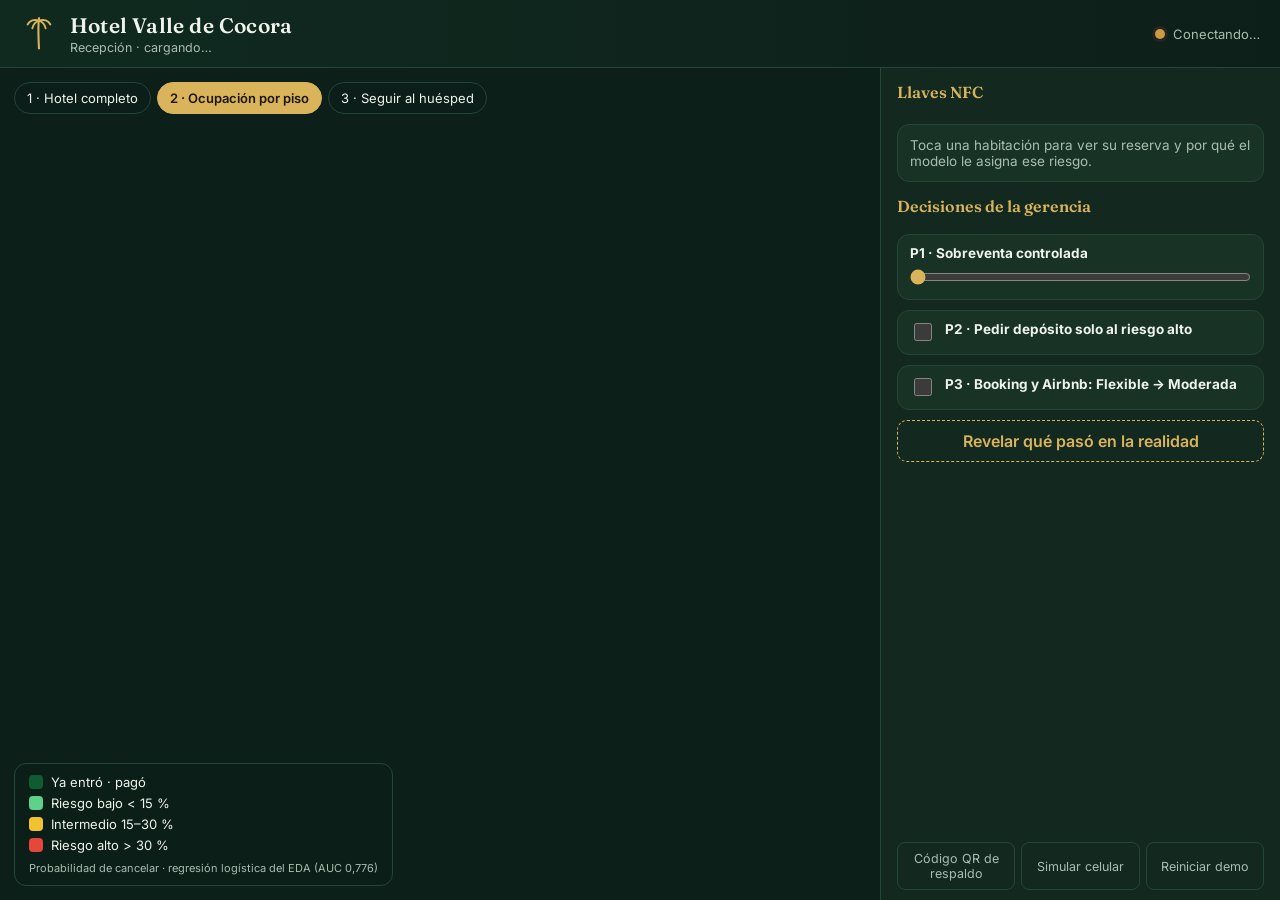
==== recepcion.html @ b08fbb6f "Recepción 3D con semáforo de riesgo, modelo y sincronización" ====
<!doctype html>
<html lang="es">
<head>
<meta charset="utf-8">
<meta name="viewport" content="width=device-width,initial-scale=1">
<title>Recepción · Hotel Valle de Cocora</title>
<link rel="preconnect" href="https://fonts.googleapis.com">
<link href="https://fonts.googleapis.com/css2?family=Fraunces:opsz,wght@9..144,500;9..144,700&family=Inter:wght@400;500;600;700&display=swap" rel="stylesheet">
<link rel="stylesheet" href="css/recepcion.css">
<script type="importmap">{ "imports": { "three": "./js/vendor/three.module.js" } }</script>
<script src="js/vendor/supabase.js"></script>
<script src="js/vendor/qrcode.js"></script>
</head>
<body>
<header class="barra">
  <div class="marca">
    <svg viewBox="0 0 40 40" class="logo" aria-hidden="true"><path d="M20 4c-1 6-1 12 0 32" stroke="currentColor" stroke-width="2.2" fill="none"/><path d="M20 6c-5-2-10 0-12 4M20 6c5-2 10 0 12 4M20 6c-3 1-6 4-7 8M20 6c3 1 6 4 7 8M20 6c0-2 0-3 0-3" stroke="currentColor" stroke-width="2" fill="none" stroke-linecap="round"/></svg>
    <div>
      <h1>Hotel Valle de Cocora</h1>
      <p id="subtitulo">Recepción · cargando…</p>
    </div>
  </div>
  <div class="kpis" id="kpis"></div>
  <div class="conexion" id="conexion"><span class="punto"></span><span>Conectando…</span></div>
</header>

<main class="principal">
  <section class="escena" id="escena">
    <canvas id="lienzo"></canvas>
    <div id="etiquetas" class="etiquetas"></div>
    <div class="vistas">
      <button data-vista="hotel">1 · Hotel completo</button>
      <button data-vista="explotada" class="activo">2 · Ocupación por piso</button>
      <button data-vista="seguir">3 · Seguir al huésped</button>
    </div>
    <div class="leyenda">
      <div><i style="--c:var(--checkin)"></i>Ya entró · pagó</div>
      <div><i style="--c:var(--bajo)"></i>Riesgo bajo &lt; 15 %</div>
      <div><i style="--c:var(--medio)"></i>Intermedio 15–30 %</div>
      <div><i style="--c:var(--alto)"></i>Riesgo alto &gt; 30 %</div>
      <div class="nota">Probabilidad de cancelar · regresión logística del EDA (AUC 0,776)</div>
    </div>
    <div class="toasts" id="toasts"></div>
  </section>

  <aside class="panel">
    <section class="tarjeta-bloque">
      <h2>Llaves NFC</h2>
      <div id="tarjetas"></div>
    </section>

    <section class="detalle" id="detalle">
      <p class="vacio">Toca una habitación para ver su reserva y por qué el modelo le asigna ese riesgo.</p>
    </section>

    <section class="decisiones">
      <h2>Decisiones de la gerencia</h2>
      <div class="decision">
        <div class="titulo"><b>P1 · Sobreventa controlada</b><span id="p1-valor"></span></div>
        <input type="range" id="extra" min="0" max="15" value="0" aria-label="Reservas extra aceptadas">
        <div class="p1-res" id="p1-res"></div>
      </div>
      <label class="decision interruptor">
        <input type="checkbox" id="esc-deposito">
        <span><b>P2 · Pedir depósito solo al riesgo alto</b><small id="p2-res"></small></span>
      </label>
      <label class="decision interruptor">
        <input type="checkbox" id="esc-politica">
        <span><b>P3 · Booking y Airbnb: Flexible → Moderada</b><small id="p3-res"></small></span>
      </label>
      <button class="revelar" id="revelar">Revelar qué pasó en la realidad</button>
      <div class="realidad" id="realidad"></div>
    </section>

    <footer class="pie">
      <button id="btn-qr">Código QR de respaldo</button>
      <button id="btn-simular">Simular celular</button>
      <button id="btn-reiniciar" class="peligro">Reiniciar demo</button>
    </footer>
  </aside>
</main>

<div class="modal" id="modal-qr" hidden>
  <div class="caja">
    <h2>Llave de respaldo</h2>
    <p>Si la tarjeta NFC falla, escanea este código con la cámara del celular.</p>
    <div class="qrs" id="qrs"></div>
    <button data-cerrar>Cerrar</button>
  </div>
</div>

<div class="celular-sim" id="celular-sim" hidden>
  <div class="marco"><iframe id="sim-frame" title="Celular simulado"></iframe></div>
  <button class="cerrar-sim" data-cerrar-sim>Cerrar simulación</button>
</div>

<script type="module" src="js/recepcion.js"></script>
</body>
</html>
---- css/recepcion.css ----
:root {
  --fondo: #0d1f19;
  --panel: #13291f;
  --panel-2: #183326;
  --linea: #24463a;
  --texto: #eef3ec;
  --suave: #a9bdb2;
  --oro: #d9b45a;
  --checkin: #0f5b32;
  --bajo: #5fd18a;
  --medio: #f2c230;
  --alto: #e5483b;
  --libre: #9aa3ad;
  color-scheme: dark;
}
* { box-sizing: border-box; }
html, body { margin: 0; height: 100%; background: var(--fondo); color: var(--texto); font-family: Inter, system-ui, sans-serif; overflow: hidden; }
button { font: inherit; cursor: pointer; }
h1, h2 { font-family: Fraunces, Georgia, serif; font-weight: 600; margin: 0; }

.barra { height: 68px; display: flex; align-items: center; gap: 22px; padding: 0 20px; border-bottom: 1px solid var(--linea); background: linear-gradient(90deg, #102a20, #0d1f19); }
.marca { display: flex; align-items: center; gap: 12px; min-width: 300px; }
.logo { width: 38px; height: 38px; color: var(--oro); }
.marca h1 { font-size: 21px; letter-spacing: .2px; }
.marca p { margin: 2px 0 0; font-size: 12.5px; color: var(--suave); }
.kpis { display: flex; gap: 10px; flex: 1; justify-content: center; }
.kpi { background: var(--panel-2); border: 1px solid var(--linea); border-radius: 10px; padding: 6px 12px; min-width: 120px; }
.kpi b { display: block; font-size: 19px; font-variant-numeric: tabular-nums; }
.kpi span { font-size: 11px; color: var(--suave); text-transform: uppercase; letter-spacing: .5px; }
.kpi.alerta b { color: var(--medio); }
.conexion { display: flex; align-items: center; gap: 8px; font-size: 13px; color: var(--suave); white-space: nowrap; }
.conexion .punto { width: 10px; height: 10px; border-radius: 50%; background: #c94; box-shadow: 0 0 0 3px #c9443322; }
.conexion.ok .punto { background: #3ddc84; box-shadow: 0 0 0 3px #3ddc8433; }

.principal { display: grid; grid-template-columns: 1fr 400px; height: calc(100% - 68px); }
.escena { position: relative; overflow: hidden; }
#lienzo { width: 100%; height: 100%; display: block; }
.etiquetas { position: absolute; inset: 0; pointer-events: none; }
.etq { position: absolute; transform: translate(-50%, -100%); padding: 3px 7px; border-radius: 7px; font-size: 12px; font-weight: 700; color: #10140f;
  background: var(--c); box-shadow: 0 2px 8px #0006; white-space: nowrap; pointer-events: auto; cursor: pointer; transition: transform .2s, opacity .2s; font-variant-numeric: tabular-nums; }
.etq small { font-weight: 600; opacity: .8; margin-left: 4px; }
.etq.oscuro { color: #eafff1; }
.etq.sel { outline: 3px solid #fff; z-index: 3; transform: translate(-50%, -100%) scale(1.15); }
.etq.lejos { opacity: .0; pointer-events: none; }
.etq.cancelo::after { content: '✕ canceló'; margin-left: 6px; background: #1b1b1b; color: #fff; border-radius: 4px; padding: 0 4px; font-size: 10.5px; }
.etq.vino::after { content: '✓ llegó'; margin-left: 6px; background: #ffffffcc; color: #123; border-radius: 4px; padding: 0 4px; font-size: 10.5px; }
.etq.huesped { background: #fff; color: #0f3d27; border: 2px solid var(--oro); font-size: 13px; z-index: 4; }

.vistas { position: absolute; top: 14px; left: 14px; display: flex; gap: 6px; }
.vistas button { background: #0d1f19cc; color: var(--texto); border: 1px solid var(--linea); padding: 7px 12px; border-radius: 999px; font-size: 13px; backdrop-filter: blur(6px); }
.vistas button.activo { background: var(--oro); color: #1d1606; border-color: var(--oro); font-weight: 600; }
.leyenda { position: absolute; bottom: 14px; left: 14px; background: #0d1f19dd; border: 1px solid var(--linea); border-radius: 12px; padding: 10px 14px; font-size: 13px; display: grid; gap: 5px; backdrop-filter: blur(6px); }
.leyenda i { display: inline-block; width: 14px; height: 14px; border-radius: 4px; background: var(--c); margin-right: 8px; vertical-align: -2px; }
.leyenda .nota { font-size: 11px; color: var(--suave); margin-top: 3px; }

.toasts { position: absolute; top: 14px; right: 14px; display: grid; gap: 8px; width: min(380px, 60%); }
.toast { background: #fffdf6; color: #14231b; border-radius: 12px; padding: 12px 14px; box-shadow: 0 10px 30px #0007; font-size: 14px; animation: entra .35s ease-out; border-left: 6px solid var(--c, var(--oro)); }
.toast b { display: block; font-size: 15px; margin-bottom: 2px; }
@keyframes entra { from { transform: translateY(-10px); opacity: 0; } }

.panel { background: var(--panel); border-left: 1px solid var(--linea); overflow-y: auto; padding: 14px 16px 10px; display: flex; flex-direction: column; gap: 14px; }
.panel h2 { font-size: 16px; margin-bottom: 8px; color: var(--oro); }
.tarjeta { background: var(--panel-2); border: 1px solid var(--linea); border-radius: 12px; padding: 10px 12px; margin-bottom: 8px; }
.tarjeta .fila { display: flex; align-items: center; justify-content: space-between; gap: 8px; }
.tarjeta .nombre-t { font-weight: 700; }
.tarjeta .estado { font-size: 12.5px; color: var(--suave); margin-top: 4px; min-height: 18px; }
.tarjeta .estado.vivo { color: #8ff0b5; }
.tarjeta input { width: 100%; margin-top: 8px; padding: 8px 10px; border-radius: 8px; border: 1px solid var(--linea); background: #0d1f19; color: var(--texto); font: inherit; }
.tarjeta .acciones { display: flex; gap: 6px; margin-top: 8px; }
.tarjeta .acciones button { flex: 1; padding: 8px; border-radius: 8px; border: 0; background: var(--oro); color: #1d1606; font-weight: 600; }
.tarjeta .acciones button.sec { background: transparent; color: var(--suave); border: 1px solid var(--linea); flex: 0 0 auto; }
.pill { font-size: 11.5px; padding: 2px 8px; border-radius: 999px; background: #ffffff14; color: var(--suave); }
.pill.on { background: #3ddc8422; color: #8ff0b5; }

.detalle { background: var(--panel-2); border: 1px solid var(--linea); border-radius: 12px; padding: 12px; }
.detalle .vacio { color: var(--suave); font-size: 13.5px; margin: 0; }
.detalle .cab { display: flex; justify-content: space-between; align-items: baseline; }
.detalle .cab h3 { font-family: Fraunces, Georgia, serif; font-size: 22px; margin: 0; }
.detalle .prob { font-size: 30px; font-weight: 700; font-variant-numeric: tabular-nums; }
.medidor { height: 8px; border-radius: 4px; background: linear-gradient(90deg, var(--bajo) 0 15%, var(--medio) 15% 30%, var(--alto) 30% 100%); position: relative; margin: 6px 0 10px; }
.medidor i { position: absolute; top: -4px; width: 4px; height: 16px; background: #fff; border-radius: 2px; transform: translateX(-2px); box-shadow: 0 0 0 2px #0008; }
.datos { display: grid; grid-template-columns: 1fr 1fr; gap: 4px 12px; font-size: 12.5px; color: var(--suave); }
.datos b { color: var(--texto); font-weight: 600; }
.factores { margin: 10px 0 0; padding: 0; list-style: none; font-size: 13px; display: grid; gap: 4px; }
.factores li { display: flex; justify-content: space-between; gap: 8px; }
.factores .sube { color: #ff9b8f; } .factores .baja { color: #8ff0b5; }
.reco { margin-top: 10px; padding: 9px 11px; border-radius: 9px; font-size: 13.5px; background: #ffffff0d; border-left: 4px solid var(--c, var(--oro)); }

.decisiones { display: grid; gap: 10px; }
.decision { background: var(--panel-2); border: 1px solid var(--linea); border-radius: 12px; padding: 10px 12px; font-size: 13.5px; }
.decision .titulo { display: flex; justify-content: space-between; }
.decision input[type=range] { width: 100%; accent-color: var(--oro); margin: 8px 0 4px; }
.p1-res { font-size: 12.5px; color: var(--suave); line-height: 1.45; }
.p1-res b { color: var(--texto); }
.interruptor { display: flex; gap: 10px; align-items: flex-start; cursor: pointer; }
.interruptor input { width: 18px; height: 18px; accent-color: var(--oro); margin-top: 2px; flex: none; }
.interruptor small { display: block; color: var(--suave); font-size: 12.5px; margin-top: 3px; line-height: 1.4; }
.revelar { padding: 10px; border-radius: 10px; border: 1px dashed var(--oro); background: transparent; color: var(--oro); font-weight: 600; }
.revelar.on { background: var(--oro); color: #1d1606; }
.realidad { font-size: 13px; color: var(--suave); line-height: 1.5; }
.realidad b { color: var(--texto); }
.pie { display: flex; gap: 6px; flex-wrap: wrap; margin-top: auto; padding-top: 6px; }
.pie button { flex: 1; padding: 8px; font-size: 12.5px; border-radius: 8px; border: 1px solid var(--linea); background: transparent; color: var(--suave); }
.pie .peligro:hover { border-color: var(--alto); color: var(--alto); }

.modal { position: fixed; inset: 0; background: #000a; display: grid; place-items: center; z-index: 20; }
.modal[hidden] { display: none; }
.modal .caja { background: #fffdf6; color: #14231b; border-radius: 16px; padding: 22px 26px; text-align: center; max-width: 90vw; }
.modal .qrs { display: flex; gap: 24px; justify-content: center; margin: 14px 0; }
.modal .qrs figure { margin: 0; } .modal .qrs figcaption { font-weight: 600; margin-top: 4px; }
.modal button { padding: 8px 18px; border-radius: 8px; border: 0; background: #14231b; color: #fff; }

.celular-sim { position: fixed; right: 420px; bottom: 16px; z-index: 15; display: grid; gap: 6px; justify-items: center; }
.celular-sim[hidden] { display: none; }
.celular-sim .marco { width: 300px; height: 620px; border-radius: 36px; border: 10px solid #111; background: #000; overflow: hidden; box-shadow: 0 20px 60px #000c; }
.celular-sim iframe { width: 100%; height: 100%; border: 0; }
.cerrar-sim { padding: 6px 12px; border-radius: 999px; border: 0; background: #fff; color: #111; font-size: 12.5px; }

.rotulo { position: absolute; transform: translate(-50%, 0); font-family: Fraunces, Georgia, serif; font-size: 26px; font-weight: 700; color: #fff;
  text-shadow: 0 2px 10px #000a; letter-spacing: .5px; transition: opacity .4s; pointer-events: none; }
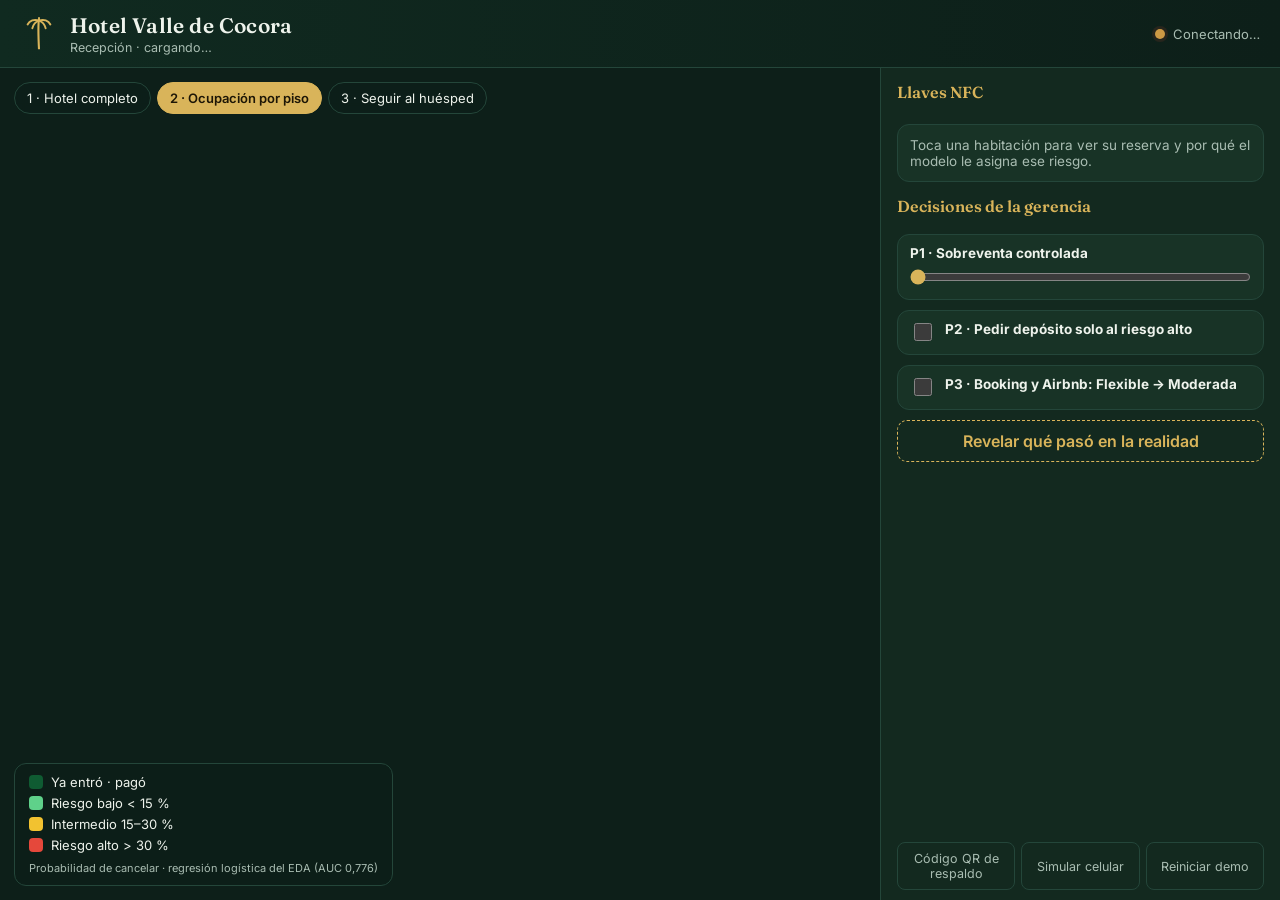
==== commit 08b83ec6: "Sin import maps (compatibilidad iOS), avisos sin duplicados, celular simulado ajustado" ====
--- a/recepcion.html
+++ b/recepcion.html
@@ -1,99 +1,100 @@
-<!doctype html>
-<html lang="es">
-<head>
-<meta charset="utf-8">
-<meta name="viewport" content="width=device-width,initial-scale=1">
-<title>Recepción · Hotel Valle de Cocora</title>
-<link rel="preconnect" href="https://fonts.googleapis.com">
-<link href="https://fonts.googleapis.com/css2?family=Fraunces:opsz,wght@9..144,500;9..144,700&family=Inter:wght@400;500;600;700&display=swap" rel="stylesheet">
-<link rel="stylesheet" href="css/recepcion.css">
-<script type="importmap">{ "imports": { "three": "./js/vendor/three.module.js" } }</script>
-<script src="js/vendor/supabase.js"></script>
-<script src="js/vendor/qrcode.js"></script>
-</head>
-<body>
-<header class="barra">
-  <div class="marca">
-    <svg viewBox="0 0 40 40" class="logo" aria-hidden="true"><path d="M20 4c-1 6-1 12 0 32" stroke="currentColor" stroke-width="2.2" fill="none"/><path d="M20 6c-5-2-10 0-12 4M20 6c5-2 10 0 12 4M20 6c-3 1-6 4-7 8M20 6c3 1 6 4 7 8M20 6c0-2 0-3 0-3" stroke="currentColor" stroke-width="2" fill="none" stroke-linecap="round"/></svg>
-    <div>
-      <h1>Hotel Valle de Cocora</h1>
-      <p id="subtitulo">Recepción · cargando…</p>
-    </div>
-  </div>
-  <div class="kpis" id="kpis"></div>
-  <div class="conexion" id="conexion"><span class="punto"></span><span>Conectando…</span></div>
-</header>
-
-<main class="principal">
-  <section class="escena" id="escena">
-    <canvas id="lienzo"></canvas>
-    <div id="etiquetas" class="etiquetas"></div>
-    <div class="vistas">
-      <button data-vista="hotel">1 · Hotel completo</button>
-      <button data-vista="explotada" class="activo">2 · Ocupación por piso</button>
-      <button data-vista="seguir">3 · Seguir al huésped</button>
-    </div>
-    <div class="leyenda">
-      <div><i style="--c:var(--checkin)"></i>Ya entró · pagó</div>
-      <div><i style="--c:var(--bajo)"></i>Riesgo bajo &lt; 15 %</div>
-      <div><i style="--c:var(--medio)"></i>Intermedio 15–30 %</div>
-      <div><i style="--c:var(--alto)"></i>Riesgo alto &gt; 30 %</div>
-      <div class="nota">Probabilidad de cancelar · regresión logística del EDA (AUC 0,776)</div>
-    </div>
-    <div class="toasts" id="toasts"></div>
-  </section>
-
-  <aside class="panel">
-    <section class="tarjeta-bloque">
-      <h2>Llaves NFC</h2>
-      <div id="tarjetas"></div>
-    </section>
-
-    <section class="detalle" id="detalle">
-      <p class="vacio">Toca una habitación para ver su reserva y por qué el modelo le asigna ese riesgo.</p>
-    </section>
-
-    <section class="decisiones">
-      <h2>Decisiones de la gerencia</h2>
-      <div class="decision">
-        <div class="titulo"><b>P1 · Sobreventa controlada</b><span id="p1-valor"></span></div>
-        <input type="range" id="extra" min="0" max="15" value="0" aria-label="Reservas extra aceptadas">
-        <div class="p1-res" id="p1-res"></div>
-      </div>
-      <label class="decision interruptor">
-        <input type="checkbox" id="esc-deposito">
-        <span><b>P2 · Pedir depósito solo al riesgo alto</b><small id="p2-res"></small></span>
-      </label>
-      <label class="decision interruptor">
-        <input type="checkbox" id="esc-politica">
-        <span><b>P3 · Booking y Airbnb: Flexible → Moderada</b><small id="p3-res"></small></span>
-      </label>
-      <button class="revelar" id="revelar">Revelar qué pasó en la realidad</button>
-      <div class="realidad" id="realidad"></div>
-    </section>
-
-    <footer class="pie">
-      <button id="btn-qr">Código QR de respaldo</button>
-      <button id="btn-simular">Simular celular</button>
-      <button id="btn-reiniciar" class="peligro">Reiniciar demo</button>
-    </footer>
-  </aside>
-</main>
-
-<div class="modal" id="modal-qr" hidden>
-  <div class="caja">
-    <h2>Llave de respaldo</h2>
-    <p>Si la tarjeta NFC falla, escanea este código con la cámara del celular.</p>
-    <div class="qrs" id="qrs"></div>
-    <button data-cerrar>Cerrar</button>
-  </div>
-</div>
-
-<div class="celular-sim" id="celular-sim" hidden>
-  <div class="marco"><iframe id="sim-frame" title="Celular simulado"></iframe></div>
-  <button class="cerrar-sim" data-cerrar-sim>Cerrar simulación</button>
-</div>
-
-<script type="module" src="js/recepcion.js"></script>
-</body>
-</html>
+<!doctype html>
+<html lang="es">
+<head>
+<meta charset="utf-8">
+<meta name="viewport" content="width=device-width,initial-scale=1">
+<title>Recepción · Hotel Valle de Cocora</title>
+<link rel="preconnect" href="https://fonts.googleapis.com">
+<link href="https://fonts.googleapis.com/css2?family=Fraunces:opsz,wght@9..144,500;9..144,700&family=Inter:wght@400;500;600;700&display=swap" rel="stylesheet">
+<link rel="stylesheet" href="css/recepcion.css">
+<script type="importmap">{ "imports": { "three": "./js/vendor/three.module.js" } }</script>
+<script src="js/vendor/supabase.js"></script>
+<script src="js/vendor/qrcode.js"></script>
+</head>
+<body>
+<header class="barra">
+  <div class="marca">
+    <svg viewBox="0 0 40 40" class="logo" aria-hidden="true"><path d="M20 4c-1 6-1 12 0 32" stroke="currentColor" stroke-width="2.2" fill="none"/><path d="M20 6c-5-2-10 0-12 4M20 6c5-2 10 0 12 4M20 6c-3 1-6 4-7 8M20 6c3 1 6 4 7 8M20 6c0-2 0-3 0-3" stroke="currentColor" stroke-width="2" fill="none" stroke-linecap="round"/></svg>
+    <div>
+      <h1>Hotel Valle de Cocora</h1>
+      <p id="subtitulo">Recepción · cargando…</p>
+    </div>
+  </div>
+  <div class="kpis" id="kpis"></div>
+  <div class="conexion" id="conexion"><span class="punto"></span><span>Conectando…</span></div>
+</header>
+
+<main class="principal">
+  <section class="escena" id="escena">
+    <canvas id="lienzo"></canvas>
+    <div id="etiquetas" class="etiquetas"></div>
+    <div class="vistas">
+      <button data-vista="hotel">1 · Hotel completo</button>
+      <button data-vista="explotada" class="activo">2 · Ocupación por piso</button>
+      <button data-vista="seguir">3 · Seguir al huésped</button>
+    </div>
+    <div class="leyenda">
+      <div><i style="--c:var(--checkin)"></i>Ya entró · pagó</div>
+      <div><i style="--c:var(--bajo)"></i>Riesgo bajo &lt; 15 %</div>
+      <div><i style="--c:var(--medio)"></i>Intermedio 15–30 %</div>
+      <div><i style="--c:var(--alto)"></i>Riesgo alto &gt; 30 %</div>
+      <div class="nota">Probabilidad de cancelar · regresión logística del EDA (AUC 0,776)</div>
+      <div class="nota solo-realidad">Realidad: ✓ llegó · ✕ canceló</div>
+    </div>
+    <div class="toasts" id="toasts"></div>
+  </section>
+
+  <aside class="panel">
+    <section class="tarjeta-bloque">
+      <h2>Llaves NFC</h2>
+      <div id="tarjetas"></div>
+    </section>
+
+    <section class="detalle" id="detalle">
+      <p class="vacio">Toca una habitación para ver su reserva y por qué el modelo le asigna ese riesgo.</p>
+    </section>
+
+    <section class="decisiones">
+      <h2>Decisiones de la gerencia</h2>
+      <div class="decision">
+        <div class="titulo"><b>P1 · Sobreventa controlada</b><span id="p1-valor"></span></div>
+        <input type="range" id="extra" min="0" max="15" value="0" aria-label="Reservas extra aceptadas">
+        <div class="p1-res" id="p1-res"></div>
+      </div>
+      <label class="decision interruptor">
+        <input type="checkbox" id="esc-deposito">
+        <span><b>P2 · Pedir depósito solo al riesgo alto</b><small id="p2-res"></small></span>
+      </label>
+      <label class="decision interruptor">
+        <input type="checkbox" id="esc-politica">
+        <span><b>P3 · Booking y Airbnb: Flexible → Moderada</b><small id="p3-res"></small></span>
+      </label>
+      <button class="revelar" id="revelar">Revelar qué pasó en la realidad</button>
+      <div class="realidad" id="realidad"></div>
+    </section>
+
+    <footer class="pie">
+      <button id="btn-qr">Código QR de respaldo</button>
+      <button id="btn-simular">Simular celular</button>
+      <button id="btn-reiniciar" class="peligro">Reiniciar demo</button>
+    </footer>
+  </aside>
+</main>
+
+<div class="modal" id="modal-qr" hidden>
+  <div class="caja">
+    <h2>Llave de respaldo</h2>
+    <p>Si la tarjeta NFC falla, escanea este código con la cámara del celular.</p>
+    <div class="qrs" id="qrs"></div>
+    <button data-cerrar>Cerrar</button>
+  </div>
+</div>
+
+<div class="celular-sim" id="celular-sim" hidden>
+  <div class="marco"><iframe id="sim-frame" title="Celular simulado"></iframe></div>
+  <button class="cerrar-sim" data-cerrar-sim>Cerrar simulación</button>
+</div>
+
+<script type="module" src="js/recepcion.js"></script>
+</body>
+</html>
--- a/css/recepcion.css
+++ b/css/recepcion.css
@@ -42,8 +42,8 @@
 .etq.oscuro { color: #eafff1; }
 .etq.sel { outline: 3px solid #fff; z-index: 3; transform: translate(-50%, -100%) scale(1.15); }
 .etq.lejos { opacity: .0; pointer-events: none; }
-.etq.cancelo::after { content: '✕ canceló'; margin-left: 6px; background: #1b1b1b; color: #fff; border-radius: 4px; padding: 0 4px; font-size: 10.5px; }
-.etq.vino::after { content: '✓ llegó'; margin-left: 6px; background: #ffffffcc; color: #123; border-radius: 4px; padding: 0 4px; font-size: 10.5px; }
+.etq.cancelo::after { content: '✕'; margin-left: 5px; background: #1b1b1b; color: #fff; border-radius: 4px; padding: 0 4px; font-size: 11px; }
+.etq.vino::after { content: '✓'; margin-left: 5px; background: #ffffffcc; color: #123; border-radius: 4px; padding: 0 4px; font-size: 11px; }
 .etq.huesped { background: #fff; color: #0f3d27; border: 2px solid var(--oro); font-size: 13px; z-index: 4; }
 
 .vistas { position: absolute; top: 14px; left: 14px; display: flex; gap: 6px; }
@@ -112,9 +112,11 @@
 
 .celular-sim { position: fixed; right: 420px; bottom: 16px; z-index: 15; display: grid; gap: 6px; justify-items: center; }
 .celular-sim[hidden] { display: none; }
-.celular-sim .marco { width: 300px; height: 620px; border-radius: 36px; border: 10px solid #111; background: #000; overflow: hidden; box-shadow: 0 20px 60px #000c; }
+.celular-sim .marco { height: min(620px, calc(100vh - 150px)); width: calc(min(620px, calc(100vh - 150px)) * .48); border-radius: 36px; border: 10px solid #111; background: #000; overflow: hidden; box-shadow: 0 20px 60px #000c; }
 .celular-sim iframe { width: 100%; height: 100%; border: 0; }
 .cerrar-sim { padding: 6px 12px; border-radius: 999px; border: 0; background: #fff; color: #111; font-size: 12.5px; }
 
 .rotulo { position: absolute; transform: translate(-50%, 0); font-family: Fraunces, Georgia, serif; font-size: 26px; font-weight: 700; color: #fff;
   text-shadow: 0 2px 10px #000a; letter-spacing: .5px; transition: opacity .4s; pointer-events: none; }
+
+.solo-realidad { display: none; } body.realidad .solo-realidad { display: block; color: #fff; }
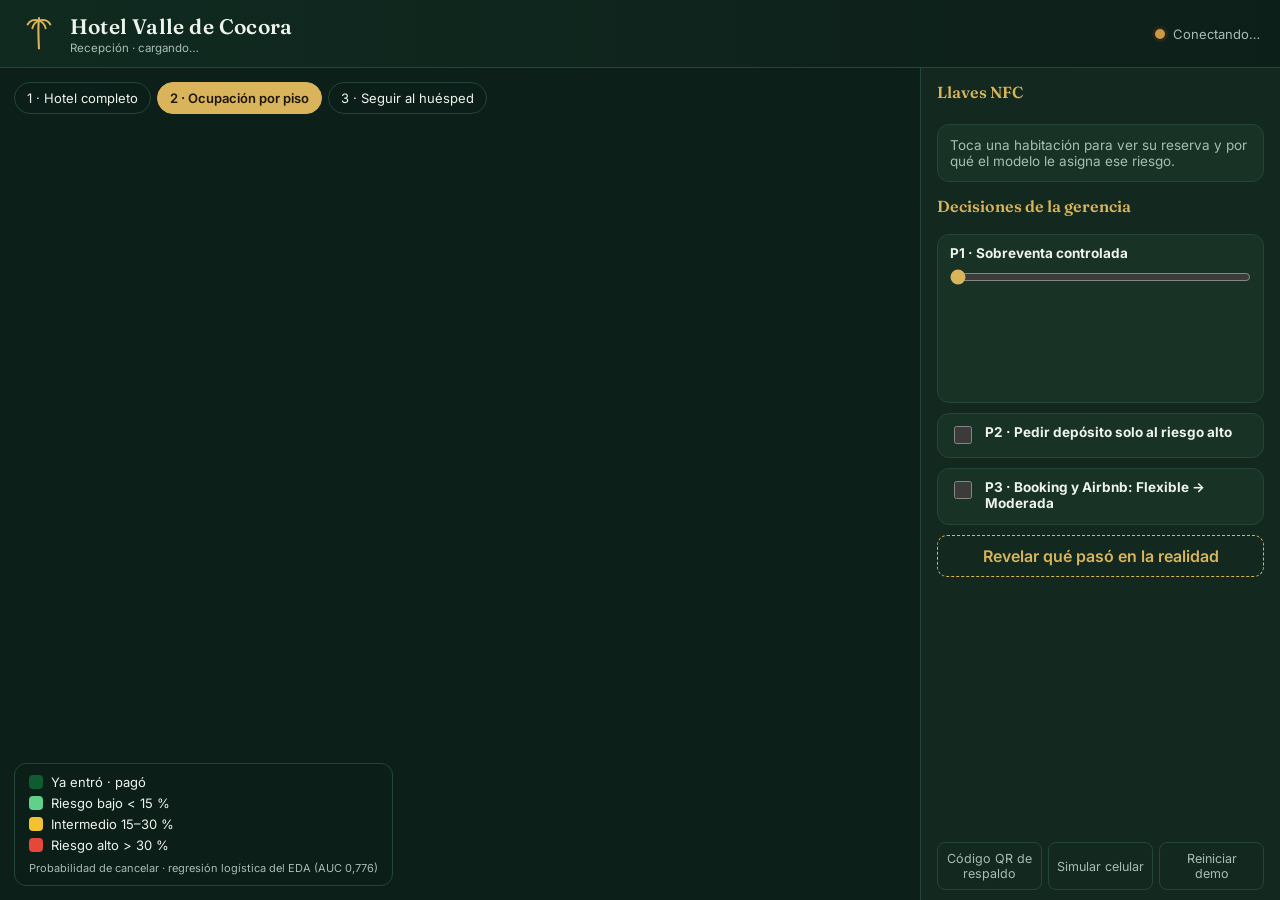
==== commit 578de32d: "Gráfica de llegadas en P1 y ruta por llave" ====
--- a/recepcion.html
+++ b/recepcion.html
@@ -59,6 +59,7 @@
       <div class="decision">
         <div class="titulo"><b>P1 · Sobreventa controlada</b><span id="p1-valor"></span></div>
         <input type="range" id="extra" min="0" max="15" value="0" aria-label="Reservas extra aceptadas">
+        <canvas id="p1-graf" width="720" height="190" aria-label="Distribución de huéspedes que llegan"></canvas>
         <div class="p1-res" id="p1-res"></div>
       </div>
       <label class="decision interruptor">
--- a/css/recepcion.css
+++ b/css/recepcion.css
@@ -19,12 +19,12 @@
 h1, h2 { font-family: Fraunces, Georgia, serif; font-weight: 600; margin: 0; }
 
 .barra { height: 68px; display: flex; align-items: center; gap: 22px; padding: 0 20px; border-bottom: 1px solid var(--linea); background: linear-gradient(90deg, #102a20, #0d1f19); }
-.marca { display: flex; align-items: center; gap: 12px; min-width: 300px; }
+.marca { display: flex; align-items: center; gap: 12px; min-width: 0; flex: 0 1 330px; }
 .logo { width: 38px; height: 38px; color: var(--oro); }
 .marca h1 { font-size: 21px; letter-spacing: .2px; }
 .marca p { margin: 2px 0 0; font-size: 12.5px; color: var(--suave); }
 .kpis { display: flex; gap: 10px; flex: 1; justify-content: center; }
-.kpi { background: var(--panel-2); border: 1px solid var(--linea); border-radius: 10px; padding: 6px 12px; min-width: 120px; }
+.kpi { background: var(--panel-2); border: 1px solid var(--linea); border-radius: 10px; padding: 6px 12px; min-width: 0; flex: 0 1 140px; }
 .kpi b { display: block; font-size: 19px; font-variant-numeric: tabular-nums; }
 .kpi span { font-size: 11px; color: var(--suave); text-transform: uppercase; letter-spacing: .5px; }
 .kpi.alerta b { color: var(--medio); }
@@ -120,3 +120,7 @@
   text-shadow: 0 2px 10px #000a; letter-spacing: .5px; transition: opacity .4s; pointer-events: none; }
 
 .solo-realidad { display: none; } body.realidad .solo-realidad { display: block; color: #fff; }
+
+@media (max-width: 1400px) { .kpi span { font-size: 10px; } .kpi b { font-size: 17px; } .marca p { font-size: 11.5px; } .principal { grid-template-columns: 1fr 360px; } .celular-sim { right: 380px; } }
+
+#p1-graf { width: 100%; height: 95px; display: block; margin: 2px 0 6px; }
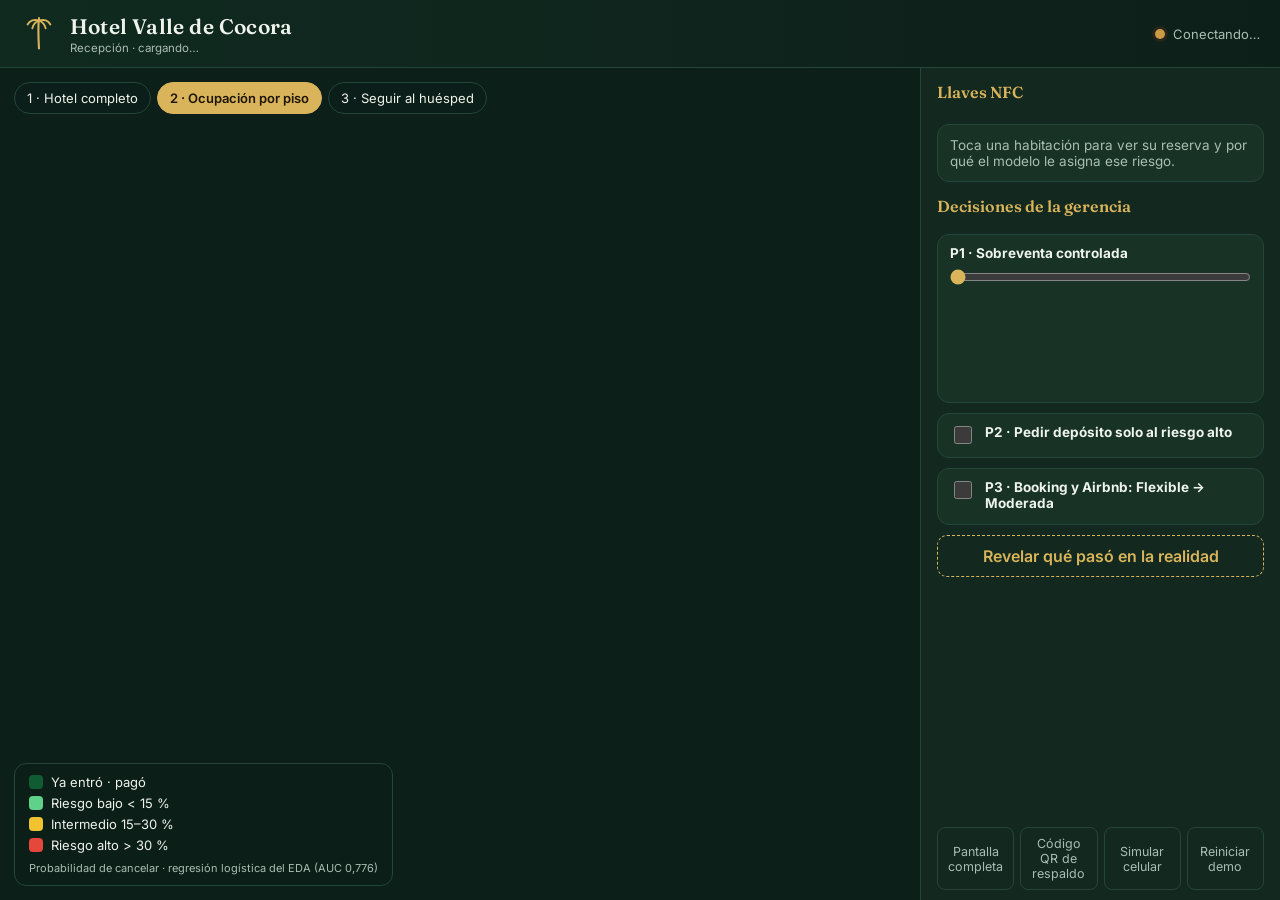
==== commit 75ec5c7d: "Inicio, vibración, aves, rendimiento adaptativo y pantalla completa" ====
--- a/recepcion.html
+++ b/recepcion.html
@@ -75,6 +75,7 @@
     </section>
 
     <footer class="pie">
+      <button id="btn-completa">Pantalla completa</button>
       <button id="btn-qr">Código QR de respaldo</button>
       <button id="btn-simular">Simular celular</button>
       <button id="btn-reiniciar" class="peligro">Reiniciar demo</button>
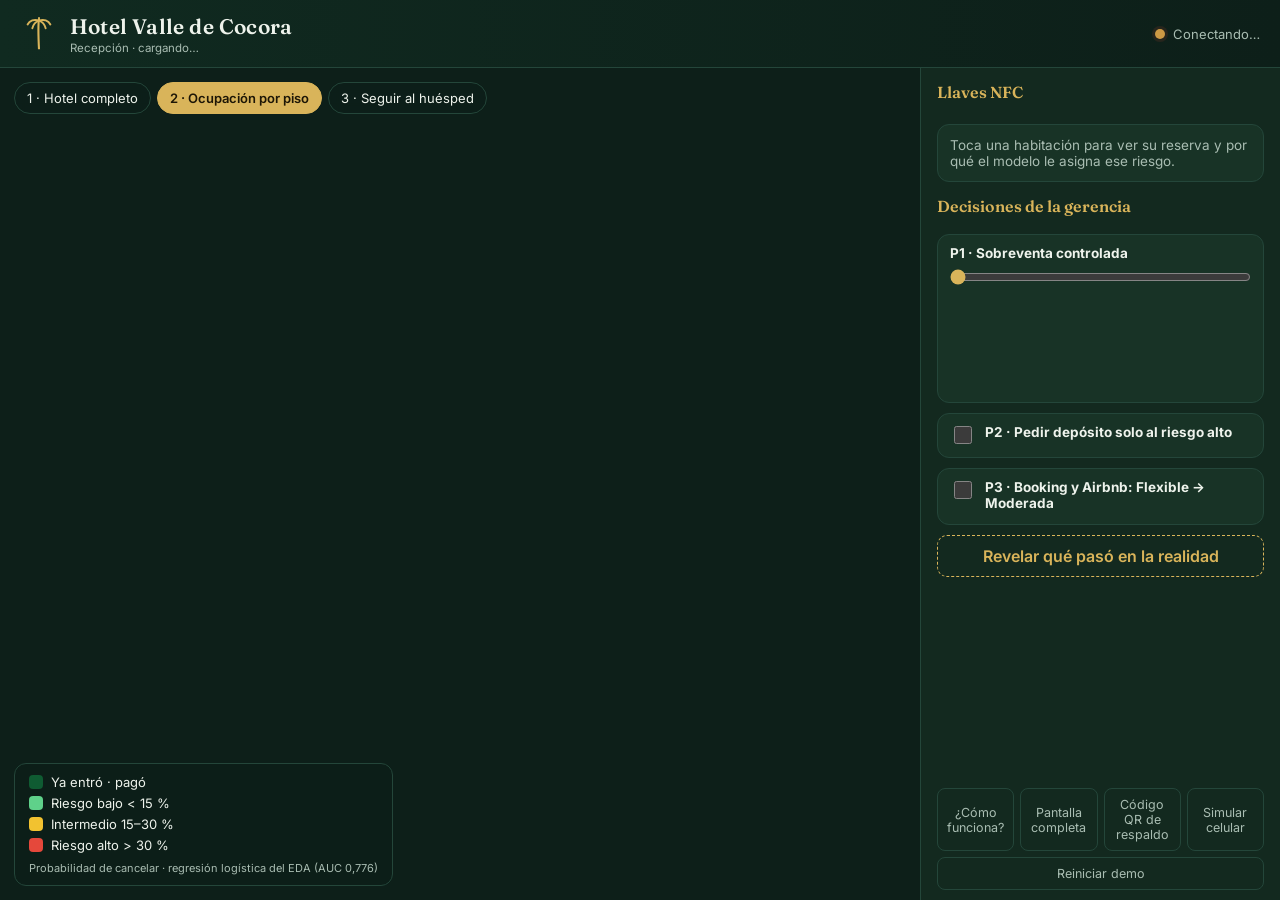
==== commit 47d73e3b: "Panel '¿Cómo funciona?', README y script de exportación del modelo" ====
--- a/recepcion.html
+++ b/recepcion.html
@@ -75,6 +75,7 @@
     </section>
 
     <footer class="pie">
+      <button id="btn-como">¿Cómo funciona?</button>
       <button id="btn-completa">Pantalla completa</button>
       <button id="btn-qr">Código QR de respaldo</button>
       <button id="btn-simular">Simular celular</button>
@@ -92,6 +93,26 @@
   </div>
 </div>
 
+<div class="modal" id="modal-como" hidden>
+  <div class="caja como">
+    <h2>¿Cómo funciona?</h2>
+    <div class="flujo">
+      <div class="paso"><b>1 · Tarjeta NFC</b><span>NTAG215 con un enlace grabado (<code>?t=1</code>). No guarda datos del huésped.</span></div>
+      <div class="flecha-f">→</div>
+      <div class="paso"><b>2 · Celular</b><span>Abre la llave en GitHub Pages. Three.js dibuja el hotel en 3D y guía al huésped.</span></div>
+      <div class="flecha-f">⇄</div>
+      <div class="paso"><b>3 · Tiempo real</b><span>Supabase Realtime: llave leída, posición 4 veces por segundo y check-in.</span></div>
+      <div class="flecha-f">⇄</div>
+      <div class="paso"><b>4 · Recepción</b><span>Asigna la llave, ve al huésped en vivo y pinta el semáforo de riesgo.</span></div>
+    </div>
+    <div class="flujo">
+      <div class="paso ancho"><b>Modelo (del cuaderno, Paso 11)</b><span>Regresión logística con StandardScaler entrenada con llegadas hasta jun-2024 (AUC 0,776 en el año de prueba). Se exportan coeficientes, medias y escalas a JSON y el navegador calcula <code>p = 1 / (1 + e<sup>−z</sup>)</code>, con <code>z = b₀ + Σ βᵢ·(xᵢ − μᵢ)/σᵢ</code>. Da lo mismo que sklearn.</span></div>
+      <div class="paso ancho"><b>Decisiones</b><span><b>P1:</b> la distribución exacta de huéspedes que llegan (Poisson-binomial) con k reservas extra. <b>P2 y P3:</b> se recalcula p cambiando el depósito o la política. Es una simulación con el modelo: muestra una asociación, no prueba causalidad.</span></div>
+    </div>
+    <button data-cerrar>Cerrar</button>
+  </div>
+</div>
+
 <div class="celular-sim" id="celular-sim" hidden>
   <div class="marco"><iframe id="sim-frame" title="Celular simulado"></iframe></div>
   <button class="cerrar-sim" data-cerrar-sim>Cerrar simulación</button>
--- a/css/recepcion.css
+++ b/css/recepcion.css
@@ -1,126 +1,136 @@
-:root {
-  --fondo: #0d1f19;
-  --panel: #13291f;
-  --panel-2: #183326;
-  --linea: #24463a;
-  --texto: #eef3ec;
-  --suave: #a9bdb2;
-  --oro: #d9b45a;
-  --checkin: #0f5b32;
-  --bajo: #5fd18a;
-  --medio: #f2c230;
-  --alto: #e5483b;
-  --libre: #9aa3ad;
-  color-scheme: dark;
-}
-* { box-sizing: border-box; }
-html, body { margin: 0; height: 100%; background: var(--fondo); color: var(--texto); font-family: Inter, system-ui, sans-serif; overflow: hidden; }
-button { font: inherit; cursor: pointer; }
-h1, h2 { font-family: Fraunces, Georgia, serif; font-weight: 600; margin: 0; }
-
-.barra { height: 68px; display: flex; align-items: center; gap: 22px; padding: 0 20px; border-bottom: 1px solid var(--linea); background: linear-gradient(90deg, #102a20, #0d1f19); }
-.marca { display: flex; align-items: center; gap: 12px; min-width: 0; flex: 0 1 330px; }
-.logo { width: 38px; height: 38px; color: var(--oro); }
-.marca h1 { font-size: 21px; letter-spacing: .2px; }
-.marca p { margin: 2px 0 0; font-size: 12.5px; color: var(--suave); }
-.kpis { display: flex; gap: 10px; flex: 1; justify-content: center; }
-.kpi { background: var(--panel-2); border: 1px solid var(--linea); border-radius: 10px; padding: 6px 12px; min-width: 0; flex: 0 1 140px; }
-.kpi b { display: block; font-size: 19px; font-variant-numeric: tabular-nums; }
-.kpi span { font-size: 11px; color: var(--suave); text-transform: uppercase; letter-spacing: .5px; }
-.kpi.alerta b { color: var(--medio); }
-.conexion { display: flex; align-items: center; gap: 8px; font-size: 13px; color: var(--suave); white-space: nowrap; }
-.conexion .punto { width: 10px; height: 10px; border-radius: 50%; background: #c94; box-shadow: 0 0 0 3px #c9443322; }
-.conexion.ok .punto { background: #3ddc84; box-shadow: 0 0 0 3px #3ddc8433; }
-
-.principal { display: grid; grid-template-columns: 1fr 400px; height: calc(100% - 68px); }
-.escena { position: relative; overflow: hidden; }
-#lienzo { width: 100%; height: 100%; display: block; }
-.etiquetas { position: absolute; inset: 0; pointer-events: none; }
-.etq { position: absolute; transform: translate(-50%, -100%); padding: 3px 7px; border-radius: 7px; font-size: 12px; font-weight: 700; color: #10140f;
-  background: var(--c); box-shadow: 0 2px 8px #0006; white-space: nowrap; pointer-events: auto; cursor: pointer; transition: transform .2s, opacity .2s; font-variant-numeric: tabular-nums; }
-.etq small { font-weight: 600; opacity: .8; margin-left: 4px; }
-.etq.oscuro { color: #eafff1; }
-.etq.sel { outline: 3px solid #fff; z-index: 3; transform: translate(-50%, -100%) scale(1.15); }
-.etq.lejos { opacity: .0; pointer-events: none; }
-.etq.cancelo::after { content: '✕'; margin-left: 5px; background: #1b1b1b; color: #fff; border-radius: 4px; padding: 0 4px; font-size: 11px; }
-.etq.vino::after { content: '✓'; margin-left: 5px; background: #ffffffcc; color: #123; border-radius: 4px; padding: 0 4px; font-size: 11px; }
-.etq.huesped { background: #fff; color: #0f3d27; border: 2px solid var(--oro); font-size: 13px; z-index: 4; }
-
-.vistas { position: absolute; top: 14px; left: 14px; display: flex; gap: 6px; }
-.vistas button { background: #0d1f19cc; color: var(--texto); border: 1px solid var(--linea); padding: 7px 12px; border-radius: 999px; font-size: 13px; backdrop-filter: blur(6px); }
-.vistas button.activo { background: var(--oro); color: #1d1606; border-color: var(--oro); font-weight: 600; }
-.leyenda { position: absolute; bottom: 14px; left: 14px; background: #0d1f19dd; border: 1px solid var(--linea); border-radius: 12px; padding: 10px 14px; font-size: 13px; display: grid; gap: 5px; backdrop-filter: blur(6px); }
-.leyenda i { display: inline-block; width: 14px; height: 14px; border-radius: 4px; background: var(--c); margin-right: 8px; vertical-align: -2px; }
-.leyenda .nota { font-size: 11px; color: var(--suave); margin-top: 3px; }
-
-.toasts { position: absolute; top: 14px; right: 14px; display: grid; gap: 8px; width: min(380px, 60%); }
-.toast { background: #fffdf6; color: #14231b; border-radius: 12px; padding: 12px 14px; box-shadow: 0 10px 30px #0007; font-size: 14px; animation: entra .35s ease-out; border-left: 6px solid var(--c, var(--oro)); }
-.toast b { display: block; font-size: 15px; margin-bottom: 2px; }
-@keyframes entra { from { transform: translateY(-10px); opacity: 0; } }
-
-.panel { background: var(--panel); border-left: 1px solid var(--linea); overflow-y: auto; padding: 14px 16px 10px; display: flex; flex-direction: column; gap: 14px; }
-.panel h2 { font-size: 16px; margin-bottom: 8px; color: var(--oro); }
-.tarjeta { background: var(--panel-2); border: 1px solid var(--linea); border-radius: 12px; padding: 10px 12px; margin-bottom: 8px; }
-.tarjeta .fila { display: flex; align-items: center; justify-content: space-between; gap: 8px; }
-.tarjeta .nombre-t { font-weight: 700; }
-.tarjeta .estado { font-size: 12.5px; color: var(--suave); margin-top: 4px; min-height: 18px; }
-.tarjeta .estado.vivo { color: #8ff0b5; }
-.tarjeta input { width: 100%; margin-top: 8px; padding: 8px 10px; border-radius: 8px; border: 1px solid var(--linea); background: #0d1f19; color: var(--texto); font: inherit; }
-.tarjeta .acciones { display: flex; gap: 6px; margin-top: 8px; }
-.tarjeta .acciones button { flex: 1; padding: 8px; border-radius: 8px; border: 0; background: var(--oro); color: #1d1606; font-weight: 600; }
-.tarjeta .acciones button.sec { background: transparent; color: var(--suave); border: 1px solid var(--linea); flex: 0 0 auto; }
-.pill { font-size: 11.5px; padding: 2px 8px; border-radius: 999px; background: #ffffff14; color: var(--suave); }
-.pill.on { background: #3ddc8422; color: #8ff0b5; }
-
-.detalle { background: var(--panel-2); border: 1px solid var(--linea); border-radius: 12px; padding: 12px; }
-.detalle .vacio { color: var(--suave); font-size: 13.5px; margin: 0; }
-.detalle .cab { display: flex; justify-content: space-between; align-items: baseline; }
-.detalle .cab h3 { font-family: Fraunces, Georgia, serif; font-size: 22px; margin: 0; }
-.detalle .prob { font-size: 30px; font-weight: 700; font-variant-numeric: tabular-nums; }
-.medidor { height: 8px; border-radius: 4px; background: linear-gradient(90deg, var(--bajo) 0 15%, var(--medio) 15% 30%, var(--alto) 30% 100%); position: relative; margin: 6px 0 10px; }
-.medidor i { position: absolute; top: -4px; width: 4px; height: 16px; background: #fff; border-radius: 2px; transform: translateX(-2px); box-shadow: 0 0 0 2px #0008; }
-.datos { display: grid; grid-template-columns: 1fr 1fr; gap: 4px 12px; font-size: 12.5px; color: var(--suave); }
-.datos b { color: var(--texto); font-weight: 600; }
-.factores { margin: 10px 0 0; padding: 0; list-style: none; font-size: 13px; display: grid; gap: 4px; }
-.factores li { display: flex; justify-content: space-between; gap: 8px; }
-.factores .sube { color: #ff9b8f; } .factores .baja { color: #8ff0b5; }
-.reco { margin-top: 10px; padding: 9px 11px; border-radius: 9px; font-size: 13.5px; background: #ffffff0d; border-left: 4px solid var(--c, var(--oro)); }
-
-.decisiones { display: grid; gap: 10px; }
-.decision { background: var(--panel-2); border: 1px solid var(--linea); border-radius: 12px; padding: 10px 12px; font-size: 13.5px; }
-.decision .titulo { display: flex; justify-content: space-between; }
-.decision input[type=range] { width: 100%; accent-color: var(--oro); margin: 8px 0 4px; }
-.p1-res { font-size: 12.5px; color: var(--suave); line-height: 1.45; }
-.p1-res b { color: var(--texto); }
-.interruptor { display: flex; gap: 10px; align-items: flex-start; cursor: pointer; }
-.interruptor input { width: 18px; height: 18px; accent-color: var(--oro); margin-top: 2px; flex: none; }
-.interruptor small { display: block; color: var(--suave); font-size: 12.5px; margin-top: 3px; line-height: 1.4; }
-.revelar { padding: 10px; border-radius: 10px; border: 1px dashed var(--oro); background: transparent; color: var(--oro); font-weight: 600; }
-.revelar.on { background: var(--oro); color: #1d1606; }
-.realidad { font-size: 13px; color: var(--suave); line-height: 1.5; }
-.realidad b { color: var(--texto); }
-.pie { display: flex; gap: 6px; flex-wrap: wrap; margin-top: auto; padding-top: 6px; }
-.pie button { flex: 1; padding: 8px; font-size: 12.5px; border-radius: 8px; border: 1px solid var(--linea); background: transparent; color: var(--suave); }
-.pie .peligro:hover { border-color: var(--alto); color: var(--alto); }
-
-.modal { position: fixed; inset: 0; background: #000a; display: grid; place-items: center; z-index: 20; }
-.modal[hidden] { display: none; }
-.modal .caja { background: #fffdf6; color: #14231b; border-radius: 16px; padding: 22px 26px; text-align: center; max-width: 90vw; }
-.modal .qrs { display: flex; gap: 24px; justify-content: center; margin: 14px 0; }
-.modal .qrs figure { margin: 0; } .modal .qrs figcaption { font-weight: 600; margin-top: 4px; }
-.modal button { padding: 8px 18px; border-radius: 8px; border: 0; background: #14231b; color: #fff; }
-
-.celular-sim { position: fixed; right: 420px; bottom: 16px; z-index: 15; display: grid; gap: 6px; justify-items: center; }
-.celular-sim[hidden] { display: none; }
-.celular-sim .marco { height: min(620px, calc(100vh - 150px)); width: calc(min(620px, calc(100vh - 150px)) * .48); border-radius: 36px; border: 10px solid #111; background: #000; overflow: hidden; box-shadow: 0 20px 60px #000c; }
-.celular-sim iframe { width: 100%; height: 100%; border: 0; }
-.cerrar-sim { padding: 6px 12px; border-radius: 999px; border: 0; background: #fff; color: #111; font-size: 12.5px; }
-
-.rotulo { position: absolute; transform: translate(-50%, 0); font-family: Fraunces, Georgia, serif; font-size: 26px; font-weight: 700; color: #fff;
-  text-shadow: 0 2px 10px #000a; letter-spacing: .5px; transition: opacity .4s; pointer-events: none; }
-
-.solo-realidad { display: none; } body.realidad .solo-realidad { display: block; color: #fff; }
-
-@media (max-width: 1400px) { .kpi span { font-size: 10px; } .kpi b { font-size: 17px; } .marca p { font-size: 11.5px; } .principal { grid-template-columns: 1fr 360px; } .celular-sim { right: 380px; } }
-
-#p1-graf { width: 100%; height: 95px; display: block; margin: 2px 0 6px; }
+:root {
+  --fondo: #0d1f19;
+  --panel: #13291f;
+  --panel-2: #183326;
+  --linea: #24463a;
+  --texto: #eef3ec;
+  --suave: #a9bdb2;
+  --oro: #d9b45a;
+  --checkin: #0f5b32;
+  --bajo: #5fd18a;
+  --medio: #f2c230;
+  --alto: #e5483b;
+  --libre: #9aa3ad;
+  color-scheme: dark;
+}
+* { box-sizing: border-box; }
+html, body { margin: 0; height: 100%; background: var(--fondo); color: var(--texto); font-family: Inter, system-ui, sans-serif; overflow: hidden; }
+button { font: inherit; cursor: pointer; }
+h1, h2 { font-family: Fraunces, Georgia, serif; font-weight: 600; margin: 0; }
+
+.barra { height: 68px; display: flex; align-items: center; gap: 22px; padding: 0 20px; border-bottom: 1px solid var(--linea); background: linear-gradient(90deg, #102a20, #0d1f19); }
+.marca { display: flex; align-items: center; gap: 12px; min-width: 0; flex: 0 1 330px; }
+.logo { width: 38px; height: 38px; color: var(--oro); }
+.marca h1 { font-size: 21px; letter-spacing: .2px; }
+.marca p { margin: 2px 0 0; font-size: 12.5px; color: var(--suave); }
+.kpis { display: flex; gap: 10px; flex: 1; justify-content: center; }
+.kpi { background: var(--panel-2); border: 1px solid var(--linea); border-radius: 10px; padding: 6px 12px; min-width: 0; flex: 0 1 140px; }
+.kpi b { display: block; font-size: 19px; font-variant-numeric: tabular-nums; }
+.kpi span { font-size: 11px; color: var(--suave); text-transform: uppercase; letter-spacing: .5px; }
+.kpi.alerta b { color: var(--medio); }
+.conexion { display: flex; align-items: center; gap: 8px; font-size: 13px; color: var(--suave); white-space: nowrap; }
+.conexion .punto { width: 10px; height: 10px; border-radius: 50%; background: #c94; box-shadow: 0 0 0 3px #c9443322; }
+.conexion.ok .punto { background: #3ddc84; box-shadow: 0 0 0 3px #3ddc8433; }
+
+.principal { display: grid; grid-template-columns: 1fr 400px; height: calc(100% - 68px); }
+.escena { position: relative; overflow: hidden; }
+#lienzo { width: 100%; height: 100%; display: block; }
+.etiquetas { position: absolute; inset: 0; pointer-events: none; }
+.etq { position: absolute; transform: translate(-50%, -100%); padding: 3px 7px; border-radius: 7px; font-size: 12px; font-weight: 700; color: #10140f;
+  background: var(--c); box-shadow: 0 2px 8px #0006; white-space: nowrap; pointer-events: auto; cursor: pointer; transition: transform .2s, opacity .2s; font-variant-numeric: tabular-nums; }
+.etq small { font-weight: 600; opacity: .8; margin-left: 4px; }
+.etq.oscuro { color: #eafff1; }
+.etq.sel { outline: 3px solid #fff; z-index: 3; transform: translate(-50%, -100%) scale(1.15); }
+.etq.lejos { opacity: .0; pointer-events: none; }
+.etq.cancelo::after { content: '✕'; margin-left: 5px; background: #1b1b1b; color: #fff; border-radius: 4px; padding: 0 4px; font-size: 11px; }
+.etq.vino::after { content: '✓'; margin-left: 5px; background: #ffffffcc; color: #123; border-radius: 4px; padding: 0 4px; font-size: 11px; }
+.etq.huesped { background: #fff; color: #0f3d27; border: 2px solid var(--oro); font-size: 13px; z-index: 4; }
+
+.vistas { position: absolute; top: 14px; left: 14px; display: flex; gap: 6px; }
+.vistas button { background: #0d1f19cc; color: var(--texto); border: 1px solid var(--linea); padding: 7px 12px; border-radius: 999px; font-size: 13px; backdrop-filter: blur(6px); }
+.vistas button.activo { background: var(--oro); color: #1d1606; border-color: var(--oro); font-weight: 600; }
+.leyenda { position: absolute; bottom: 14px; left: 14px; background: #0d1f19dd; border: 1px solid var(--linea); border-radius: 12px; padding: 10px 14px; font-size: 13px; display: grid; gap: 5px; backdrop-filter: blur(6px); }
+.leyenda i { display: inline-block; width: 14px; height: 14px; border-radius: 4px; background: var(--c); margin-right: 8px; vertical-align: -2px; }
+.leyenda .nota { font-size: 11px; color: var(--suave); margin-top: 3px; }
+
+.toasts { position: absolute; top: 14px; right: 14px; display: grid; gap: 8px; width: min(380px, 60%); }
+.toast { background: #fffdf6; color: #14231b; border-radius: 12px; padding: 12px 14px; box-shadow: 0 10px 30px #0007; font-size: 14px; animation: entra .35s ease-out; border-left: 6px solid var(--c, var(--oro)); }
+.toast b { display: block; font-size: 15px; margin-bottom: 2px; }
+@keyframes entra { from { transform: translateY(-10px); opacity: 0; } }
+
+.panel { background: var(--panel); border-left: 1px solid var(--linea); overflow-y: auto; padding: 14px 16px 10px; display: flex; flex-direction: column; gap: 14px; }
+.panel h2 { font-size: 16px; margin-bottom: 8px; color: var(--oro); }
+.tarjeta { background: var(--panel-2); border: 1px solid var(--linea); border-radius: 12px; padding: 10px 12px; margin-bottom: 8px; }
+.tarjeta .fila { display: flex; align-items: center; justify-content: space-between; gap: 8px; }
+.tarjeta .nombre-t { font-weight: 700; }
+.tarjeta .estado { font-size: 12.5px; color: var(--suave); margin-top: 4px; min-height: 18px; }
+.tarjeta .estado.vivo { color: #8ff0b5; }
+.tarjeta input { width: 100%; margin-top: 8px; padding: 8px 10px; border-radius: 8px; border: 1px solid var(--linea); background: #0d1f19; color: var(--texto); font: inherit; }
+.tarjeta .acciones { display: flex; gap: 6px; margin-top: 8px; }
+.tarjeta .acciones button { flex: 1; padding: 8px; border-radius: 8px; border: 0; background: var(--oro); color: #1d1606; font-weight: 600; }
+.tarjeta .acciones button.sec { background: transparent; color: var(--suave); border: 1px solid var(--linea); flex: 0 0 auto; }
+.pill { font-size: 11.5px; padding: 2px 8px; border-radius: 999px; background: #ffffff14; color: var(--suave); }
+.pill.on { background: #3ddc8422; color: #8ff0b5; }
+
+.detalle { background: var(--panel-2); border: 1px solid var(--linea); border-radius: 12px; padding: 12px; }
+.detalle .vacio { color: var(--suave); font-size: 13.5px; margin: 0; }
+.detalle .cab { display: flex; justify-content: space-between; align-items: baseline; }
+.detalle .cab h3 { font-family: Fraunces, Georgia, serif; font-size: 22px; margin: 0; }
+.detalle .prob { font-size: 30px; font-weight: 700; font-variant-numeric: tabular-nums; }
+.medidor { height: 8px; border-radius: 4px; background: linear-gradient(90deg, var(--bajo) 0 15%, var(--medio) 15% 30%, var(--alto) 30% 100%); position: relative; margin: 6px 0 10px; }
+.medidor i { position: absolute; top: -4px; width: 4px; height: 16px; background: #fff; border-radius: 2px; transform: translateX(-2px); box-shadow: 0 0 0 2px #0008; }
+.datos { display: grid; grid-template-columns: 1fr 1fr; gap: 4px 12px; font-size: 12.5px; color: var(--suave); }
+.datos b { color: var(--texto); font-weight: 600; }
+.factores { margin: 10px 0 0; padding: 0; list-style: none; font-size: 13px; display: grid; gap: 4px; }
+.factores li { display: flex; justify-content: space-between; gap: 8px; }
+.factores .sube { color: #ff9b8f; } .factores .baja { color: #8ff0b5; }
+.reco { margin-top: 10px; padding: 9px 11px; border-radius: 9px; font-size: 13.5px; background: #ffffff0d; border-left: 4px solid var(--c, var(--oro)); }
+
+.decisiones { display: grid; gap: 10px; }
+.decision { background: var(--panel-2); border: 1px solid var(--linea); border-radius: 12px; padding: 10px 12px; font-size: 13.5px; }
+.decision .titulo { display: flex; justify-content: space-between; }
+.decision input[type=range] { width: 100%; accent-color: var(--oro); margin: 8px 0 4px; }
+.p1-res { font-size: 12.5px; color: var(--suave); line-height: 1.45; }
+.p1-res b { color: var(--texto); }
+.interruptor { display: flex; gap: 10px; align-items: flex-start; cursor: pointer; }
+.interruptor input { width: 18px; height: 18px; accent-color: var(--oro); margin-top: 2px; flex: none; }
+.interruptor small { display: block; color: var(--suave); font-size: 12.5px; margin-top: 3px; line-height: 1.4; }
+.revelar { padding: 10px; border-radius: 10px; border: 1px dashed var(--oro); background: transparent; color: var(--oro); font-weight: 600; }
+.revelar.on { background: var(--oro); color: #1d1606; }
+.realidad { font-size: 13px; color: var(--suave); line-height: 1.5; }
+.realidad b { color: var(--texto); }
+.pie { display: flex; gap: 6px; flex-wrap: wrap; margin-top: auto; padding-top: 6px; }
+.pie button { flex: 1; padding: 8px; font-size: 12.5px; border-radius: 8px; border: 1px solid var(--linea); background: transparent; color: var(--suave); }
+.pie .peligro:hover { border-color: var(--alto); color: var(--alto); }
+
+.modal { position: fixed; inset: 0; background: #000a; display: grid; place-items: center; z-index: 20; }
+.modal[hidden] { display: none; }
+.modal .caja { background: #fffdf6; color: #14231b; border-radius: 16px; padding: 22px 26px; text-align: center; max-width: 90vw; }
+.modal .qrs { display: flex; gap: 24px; justify-content: center; margin: 14px 0; }
+.modal .qrs figure { margin: 0; } .modal .qrs figcaption { font-weight: 600; margin-top: 4px; }
+.modal button { padding: 8px 18px; border-radius: 8px; border: 0; background: #14231b; color: #fff; }
+
+.celular-sim { position: fixed; right: 420px; bottom: 16px; z-index: 15; display: grid; gap: 6px; justify-items: center; }
+.celular-sim[hidden] { display: none; }
+.celular-sim .marco { height: min(620px, calc(100vh - 150px)); width: calc(min(620px, calc(100vh - 150px)) * .48); border-radius: 36px; border: 10px solid #111; background: #000; overflow: hidden; box-shadow: 0 20px 60px #000c; }
+.celular-sim iframe { width: 100%; height: 100%; border: 0; }
+.cerrar-sim { padding: 6px 12px; border-radius: 999px; border: 0; background: #fff; color: #111; font-size: 12.5px; }
+
+.rotulo { position: absolute; transform: translate(-50%, 0); font-family: Fraunces, Georgia, serif; font-size: 26px; font-weight: 700; color: #fff;
+  text-shadow: 0 2px 10px #000a; letter-spacing: .5px; transition: opacity .4s; pointer-events: none; }
+
+.solo-realidad { display: none; } body.realidad .solo-realidad { display: block; color: #fff; }
+
+@media (max-width: 1400px) { .kpi span { font-size: 10px; } .kpi b { font-size: 17px; } .marca p { font-size: 11.5px; } .principal { grid-template-columns: 1fr 360px; } .celular-sim { right: 380px; } }
+
+#p1-graf { width: 100%; height: 95px; display: block; margin: 2px 0 6px; }
+
+.modal .como { max-width: 980px; text-align: left; }
+.como h2 { margin-bottom: 12px; }
+.flujo { display: flex; gap: 10px; align-items: stretch; margin-bottom: 12px; }
+.flujo .paso { flex: 1; background: #f3ecdc; border-radius: 12px; padding: 12px; font-size: 13.5px; line-height: 1.45; }
+.flujo .paso > b { display: block; margin-bottom: 4px; color: #0f5b32; }
+.flujo .paso.ancho { flex: 1 1 50%; }
+.flujo .flecha-f { align-self: center; font-size: 22px; color: #b08a2e; font-weight: 700; }
+.como code { background: #fff; padding: 1px 5px; border-radius: 4px; font-size: 12.5px; }
+.como > button { margin-top: 4px; }
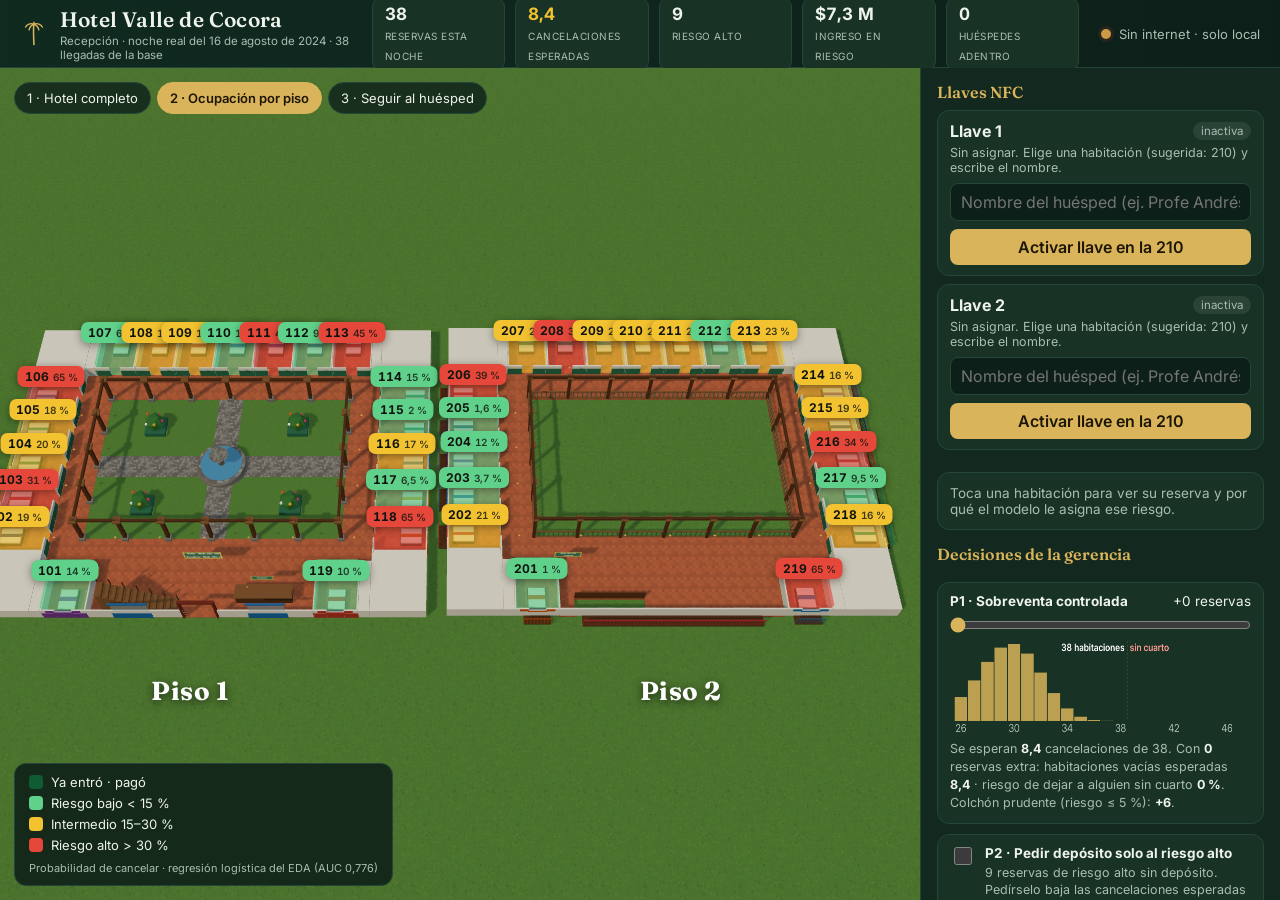
==== commit c85e16ac: "Celebración del check-in en el proyector; avisos abajo a la derecha" ====
--- a/recepcion.html
+++ b/recepcion.html
@@ -42,6 +42,7 @@
       <div class="nota solo-realidad">Realidad: ✓ llegó · ✕ canceló</div>
     </div>
     <div class="toasts" id="toasts"></div>
+    <div class="celebracion" id="celebracion" hidden><div class="sello">✓</div><b id="cel-titulo"></b><span id="cel-sub"></span></div>
   </section>
 
   <aside class="panel">
--- a/css/recepcion.css
+++ b/css/recepcion.css
@@ -1,136 +1,143 @@
-:root {
-  --fondo: #0d1f19;
-  --panel: #13291f;
-  --panel-2: #183326;
-  --linea: #24463a;
-  --texto: #eef3ec;
-  --suave: #a9bdb2;
-  --oro: #d9b45a;
-  --checkin: #0f5b32;
-  --bajo: #5fd18a;
-  --medio: #f2c230;
-  --alto: #e5483b;
-  --libre: #9aa3ad;
-  color-scheme: dark;
-}
-* { box-sizing: border-box; }
-html, body { margin: 0; height: 100%; background: var(--fondo); color: var(--texto); font-family: Inter, system-ui, sans-serif; overflow: hidden; }
-button { font: inherit; cursor: pointer; }
-h1, h2 { font-family: Fraunces, Georgia, serif; font-weight: 600; margin: 0; }
-
-.barra { height: 68px; display: flex; align-items: center; gap: 22px; padding: 0 20px; border-bottom: 1px solid var(--linea); background: linear-gradient(90deg, #102a20, #0d1f19); }
-.marca { display: flex; align-items: center; gap: 12px; min-width: 0; flex: 0 1 330px; }
-.logo { width: 38px; height: 38px; color: var(--oro); }
-.marca h1 { font-size: 21px; letter-spacing: .2px; }
-.marca p { margin: 2px 0 0; font-size: 12.5px; color: var(--suave); }
-.kpis { display: flex; gap: 10px; flex: 1; justify-content: center; }
-.kpi { background: var(--panel-2); border: 1px solid var(--linea); border-radius: 10px; padding: 6px 12px; min-width: 0; flex: 0 1 140px; }
-.kpi b { display: block; font-size: 19px; font-variant-numeric: tabular-nums; }
-.kpi span { font-size: 11px; color: var(--suave); text-transform: uppercase; letter-spacing: .5px; }
-.kpi.alerta b { color: var(--medio); }
-.conexion { display: flex; align-items: center; gap: 8px; font-size: 13px; color: var(--suave); white-space: nowrap; }
-.conexion .punto { width: 10px; height: 10px; border-radius: 50%; background: #c94; box-shadow: 0 0 0 3px #c9443322; }
-.conexion.ok .punto { background: #3ddc84; box-shadow: 0 0 0 3px #3ddc8433; }
-
-.principal { display: grid; grid-template-columns: 1fr 400px; height: calc(100% - 68px); }
-.escena { position: relative; overflow: hidden; }
-#lienzo { width: 100%; height: 100%; display: block; }
-.etiquetas { position: absolute; inset: 0; pointer-events: none; }
-.etq { position: absolute; transform: translate(-50%, -100%); padding: 3px 7px; border-radius: 7px; font-size: 12px; font-weight: 700; color: #10140f;
-  background: var(--c); box-shadow: 0 2px 8px #0006; white-space: nowrap; pointer-events: auto; cursor: pointer; transition: transform .2s, opacity .2s; font-variant-numeric: tabular-nums; }
-.etq small { font-weight: 600; opacity: .8; margin-left: 4px; }
-.etq.oscuro { color: #eafff1; }
-.etq.sel { outline: 3px solid #fff; z-index: 3; transform: translate(-50%, -100%) scale(1.15); }
-.etq.lejos { opacity: .0; pointer-events: none; }
-.etq.cancelo::after { content: '✕'; margin-left: 5px; background: #1b1b1b; color: #fff; border-radius: 4px; padding: 0 4px; font-size: 11px; }
-.etq.vino::after { content: '✓'; margin-left: 5px; background: #ffffffcc; color: #123; border-radius: 4px; padding: 0 4px; font-size: 11px; }
-.etq.huesped { background: #fff; color: #0f3d27; border: 2px solid var(--oro); font-size: 13px; z-index: 4; }
-
-.vistas { position: absolute; top: 14px; left: 14px; display: flex; gap: 6px; }
-.vistas button { background: #0d1f19cc; color: var(--texto); border: 1px solid var(--linea); padding: 7px 12px; border-radius: 999px; font-size: 13px; backdrop-filter: blur(6px); }
-.vistas button.activo { background: var(--oro); color: #1d1606; border-color: var(--oro); font-weight: 600; }
-.leyenda { position: absolute; bottom: 14px; left: 14px; background: #0d1f19dd; border: 1px solid var(--linea); border-radius: 12px; padding: 10px 14px; font-size: 13px; display: grid; gap: 5px; backdrop-filter: blur(6px); }
-.leyenda i { display: inline-block; width: 14px; height: 14px; border-radius: 4px; background: var(--c); margin-right: 8px; vertical-align: -2px; }
-.leyenda .nota { font-size: 11px; color: var(--suave); margin-top: 3px; }
-
-.toasts { position: absolute; top: 14px; right: 14px; display: grid; gap: 8px; width: min(380px, 60%); }
-.toast { background: #fffdf6; color: #14231b; border-radius: 12px; padding: 12px 14px; box-shadow: 0 10px 30px #0007; font-size: 14px; animation: entra .35s ease-out; border-left: 6px solid var(--c, var(--oro)); }
-.toast b { display: block; font-size: 15px; margin-bottom: 2px; }
-@keyframes entra { from { transform: translateY(-10px); opacity: 0; } }
-
-.panel { background: var(--panel); border-left: 1px solid var(--linea); overflow-y: auto; padding: 14px 16px 10px; display: flex; flex-direction: column; gap: 14px; }
-.panel h2 { font-size: 16px; margin-bottom: 8px; color: var(--oro); }
-.tarjeta { background: var(--panel-2); border: 1px solid var(--linea); border-radius: 12px; padding: 10px 12px; margin-bottom: 8px; }
-.tarjeta .fila { display: flex; align-items: center; justify-content: space-between; gap: 8px; }
-.tarjeta .nombre-t { font-weight: 700; }
-.tarjeta .estado { font-size: 12.5px; color: var(--suave); margin-top: 4px; min-height: 18px; }
-.tarjeta .estado.vivo { color: #8ff0b5; }
-.tarjeta input { width: 100%; margin-top: 8px; padding: 8px 10px; border-radius: 8px; border: 1px solid var(--linea); background: #0d1f19; color: var(--texto); font: inherit; }
-.tarjeta .acciones { display: flex; gap: 6px; margin-top: 8px; }
-.tarjeta .acciones button { flex: 1; padding: 8px; border-radius: 8px; border: 0; background: var(--oro); color: #1d1606; font-weight: 600; }
-.tarjeta .acciones button.sec { background: transparent; color: var(--suave); border: 1px solid var(--linea); flex: 0 0 auto; }
-.pill { font-size: 11.5px; padding: 2px 8px; border-radius: 999px; background: #ffffff14; color: var(--suave); }
-.pill.on { background: #3ddc8422; color: #8ff0b5; }
-
-.detalle { background: var(--panel-2); border: 1px solid var(--linea); border-radius: 12px; padding: 12px; }
-.detalle .vacio { color: var(--suave); font-size: 13.5px; margin: 0; }
-.detalle .cab { display: flex; justify-content: space-between; align-items: baseline; }
-.detalle .cab h3 { font-family: Fraunces, Georgia, serif; font-size: 22px; margin: 0; }
-.detalle .prob { font-size: 30px; font-weight: 700; font-variant-numeric: tabular-nums; }
-.medidor { height: 8px; border-radius: 4px; background: linear-gradient(90deg, var(--bajo) 0 15%, var(--medio) 15% 30%, var(--alto) 30% 100%); position: relative; margin: 6px 0 10px; }
-.medidor i { position: absolute; top: -4px; width: 4px; height: 16px; background: #fff; border-radius: 2px; transform: translateX(-2px); box-shadow: 0 0 0 2px #0008; }
-.datos { display: grid; grid-template-columns: 1fr 1fr; gap: 4px 12px; font-size: 12.5px; color: var(--suave); }
-.datos b { color: var(--texto); font-weight: 600; }
-.factores { margin: 10px 0 0; padding: 0; list-style: none; font-size: 13px; display: grid; gap: 4px; }
-.factores li { display: flex; justify-content: space-between; gap: 8px; }
-.factores .sube { color: #ff9b8f; } .factores .baja { color: #8ff0b5; }
-.reco { margin-top: 10px; padding: 9px 11px; border-radius: 9px; font-size: 13.5px; background: #ffffff0d; border-left: 4px solid var(--c, var(--oro)); }
-
-.decisiones { display: grid; gap: 10px; }
-.decision { background: var(--panel-2); border: 1px solid var(--linea); border-radius: 12px; padding: 10px 12px; font-size: 13.5px; }
-.decision .titulo { display: flex; justify-content: space-between; }
-.decision input[type=range] { width: 100%; accent-color: var(--oro); margin: 8px 0 4px; }
-.p1-res { font-size: 12.5px; color: var(--suave); line-height: 1.45; }
-.p1-res b { color: var(--texto); }
-.interruptor { display: flex; gap: 10px; align-items: flex-start; cursor: pointer; }
-.interruptor input { width: 18px; height: 18px; accent-color: var(--oro); margin-top: 2px; flex: none; }
-.interruptor small { display: block; color: var(--suave); font-size: 12.5px; margin-top: 3px; line-height: 1.4; }
-.revelar { padding: 10px; border-radius: 10px; border: 1px dashed var(--oro); background: transparent; color: var(--oro); font-weight: 600; }
-.revelar.on { background: var(--oro); color: #1d1606; }
-.realidad { font-size: 13px; color: var(--suave); line-height: 1.5; }
-.realidad b { color: var(--texto); }
-.pie { display: flex; gap: 6px; flex-wrap: wrap; margin-top: auto; padding-top: 6px; }
-.pie button { flex: 1; padding: 8px; font-size: 12.5px; border-radius: 8px; border: 1px solid var(--linea); background: transparent; color: var(--suave); }
-.pie .peligro:hover { border-color: var(--alto); color: var(--alto); }
-
-.modal { position: fixed; inset: 0; background: #000a; display: grid; place-items: center; z-index: 20; }
-.modal[hidden] { display: none; }
-.modal .caja { background: #fffdf6; color: #14231b; border-radius: 16px; padding: 22px 26px; text-align: center; max-width: 90vw; }
-.modal .qrs { display: flex; gap: 24px; justify-content: center; margin: 14px 0; }
-.modal .qrs figure { margin: 0; } .modal .qrs figcaption { font-weight: 600; margin-top: 4px; }
-.modal button { padding: 8px 18px; border-radius: 8px; border: 0; background: #14231b; color: #fff; }
-
-.celular-sim { position: fixed; right: 420px; bottom: 16px; z-index: 15; display: grid; gap: 6px; justify-items: center; }
-.celular-sim[hidden] { display: none; }
-.celular-sim .marco { height: min(620px, calc(100vh - 150px)); width: calc(min(620px, calc(100vh - 150px)) * .48); border-radius: 36px; border: 10px solid #111; background: #000; overflow: hidden; box-shadow: 0 20px 60px #000c; }
-.celular-sim iframe { width: 100%; height: 100%; border: 0; }
-.cerrar-sim { padding: 6px 12px; border-radius: 999px; border: 0; background: #fff; color: #111; font-size: 12.5px; }
-
-.rotulo { position: absolute; transform: translate(-50%, 0); font-family: Fraunces, Georgia, serif; font-size: 26px; font-weight: 700; color: #fff;
-  text-shadow: 0 2px 10px #000a; letter-spacing: .5px; transition: opacity .4s; pointer-events: none; }
-
-.solo-realidad { display: none; } body.realidad .solo-realidad { display: block; color: #fff; }
-
-@media (max-width: 1400px) { .kpi span { font-size: 10px; } .kpi b { font-size: 17px; } .marca p { font-size: 11.5px; } .principal { grid-template-columns: 1fr 360px; } .celular-sim { right: 380px; } }
-
-#p1-graf { width: 100%; height: 95px; display: block; margin: 2px 0 6px; }
-
-.modal .como { max-width: 980px; text-align: left; }
-.como h2 { margin-bottom: 12px; }
-.flujo { display: flex; gap: 10px; align-items: stretch; margin-bottom: 12px; }
-.flujo .paso { flex: 1; background: #f3ecdc; border-radius: 12px; padding: 12px; font-size: 13.5px; line-height: 1.45; }
-.flujo .paso > b { display: block; margin-bottom: 4px; color: #0f5b32; }
-.flujo .paso.ancho { flex: 1 1 50%; }
-.flujo .flecha-f { align-self: center; font-size: 22px; color: #b08a2e; font-weight: 700; }
-.como code { background: #fff; padding: 1px 5px; border-radius: 4px; font-size: 12.5px; }
-.como > button { margin-top: 4px; }
+:root {
+  --fondo: #0d1f19;
+  --panel: #13291f;
+  --panel-2: #183326;
+  --linea: #24463a;
+  --texto: #eef3ec;
+  --suave: #a9bdb2;
+  --oro: #d9b45a;
+  --checkin: #0f5b32;
+  --bajo: #5fd18a;
+  --medio: #f2c230;
+  --alto: #e5483b;
+  --libre: #9aa3ad;
+  color-scheme: dark;
+}
+* { box-sizing: border-box; }
+html, body { margin: 0; height: 100%; background: var(--fondo); color: var(--texto); font-family: Inter, system-ui, sans-serif; overflow: hidden; }
+button { font: inherit; cursor: pointer; }
+h1, h2 { font-family: Fraunces, Georgia, serif; font-weight: 600; margin: 0; }
+
+.barra { height: 68px; display: flex; align-items: center; gap: 22px; padding: 0 20px; border-bottom: 1px solid var(--linea); background: linear-gradient(90deg, #102a20, #0d1f19); }
+.marca { display: flex; align-items: center; gap: 12px; min-width: 0; flex: 0 1 330px; }
+.logo { width: 38px; height: 38px; color: var(--oro); }
+.marca h1 { font-size: 21px; letter-spacing: .2px; }
+.marca p { margin: 2px 0 0; font-size: 12.5px; color: var(--suave); }
+.kpis { display: flex; gap: 10px; flex: 1; justify-content: center; }
+.kpi { background: var(--panel-2); border: 1px solid var(--linea); border-radius: 10px; padding: 6px 12px; min-width: 0; flex: 0 1 140px; }
+.kpi b { display: block; font-size: 19px; font-variant-numeric: tabular-nums; }
+.kpi span { font-size: 11px; color: var(--suave); text-transform: uppercase; letter-spacing: .5px; }
+.kpi.alerta b { color: var(--medio); }
+.conexion { display: flex; align-items: center; gap: 8px; font-size: 13px; color: var(--suave); white-space: nowrap; }
+.conexion .punto { width: 10px; height: 10px; border-radius: 50%; background: #c94; box-shadow: 0 0 0 3px #c9443322; }
+.conexion.ok .punto { background: #3ddc84; box-shadow: 0 0 0 3px #3ddc8433; }
+
+.principal { display: grid; grid-template-columns: 1fr 400px; height: calc(100% - 68px); }
+.escena { position: relative; overflow: hidden; }
+#lienzo { width: 100%; height: 100%; display: block; }
+.etiquetas { position: absolute; inset: 0; pointer-events: none; }
+.etq { position: absolute; transform: translate(-50%, -100%); padding: 3px 7px; border-radius: 7px; font-size: 12px; font-weight: 700; color: #10140f;
+  background: var(--c); box-shadow: 0 2px 8px #0006; white-space: nowrap; pointer-events: auto; cursor: pointer; transition: transform .2s, opacity .2s; font-variant-numeric: tabular-nums; }
+.etq small { font-weight: 600; opacity: .8; margin-left: 4px; }
+.etq.oscuro { color: #eafff1; }
+.etq.sel { outline: 3px solid #fff; z-index: 3; transform: translate(-50%, -100%) scale(1.15); }
+.etq.lejos { opacity: .0; pointer-events: none; }
+.etq.cancelo::after { content: '✕'; margin-left: 5px; background: #1b1b1b; color: #fff; border-radius: 4px; padding: 0 4px; font-size: 11px; }
+.etq.vino::after { content: '✓'; margin-left: 5px; background: #ffffffcc; color: #123; border-radius: 4px; padding: 0 4px; font-size: 11px; }
+.etq.huesped { background: #fff; color: #0f3d27; border: 2px solid var(--oro); font-size: 13px; z-index: 4; }
+
+.vistas { position: absolute; top: 14px; left: 14px; display: flex; gap: 6px; }
+.vistas button { background: #0d1f19cc; color: var(--texto); border: 1px solid var(--linea); padding: 7px 12px; border-radius: 999px; font-size: 13px; backdrop-filter: blur(6px); }
+.vistas button.activo { background: var(--oro); color: #1d1606; border-color: var(--oro); font-weight: 600; }
+.leyenda { position: absolute; bottom: 14px; left: 14px; background: #0d1f19dd; border: 1px solid var(--linea); border-radius: 12px; padding: 10px 14px; font-size: 13px; display: grid; gap: 5px; backdrop-filter: blur(6px); }
+.leyenda i { display: inline-block; width: 14px; height: 14px; border-radius: 4px; background: var(--c); margin-right: 8px; vertical-align: -2px; }
+.leyenda .nota { font-size: 11px; color: var(--suave); margin-top: 3px; }
+
+.toasts { position: absolute; bottom: 14px; right: 14px; display: flex; flex-direction: column-reverse; gap: 8px; width: min(360px, 45%); }
+.toast { background: #fffdf6; color: #14231b; border-radius: 12px; padding: 12px 14px; box-shadow: 0 10px 30px #0007; font-size: 14px; animation: entra .35s ease-out; border-left: 6px solid var(--c, var(--oro)); }
+.toast b { display: block; font-size: 15px; margin-bottom: 2px; }
+@keyframes entra { from { transform: translateY(-10px); opacity: 0; } }
+
+.panel { background: var(--panel); border-left: 1px solid var(--linea); overflow-y: auto; padding: 14px 16px 10px; display: flex; flex-direction: column; gap: 14px; }
+.panel h2 { font-size: 16px; margin-bottom: 8px; color: var(--oro); }
+.tarjeta { background: var(--panel-2); border: 1px solid var(--linea); border-radius: 12px; padding: 10px 12px; margin-bottom: 8px; }
+.tarjeta .fila { display: flex; align-items: center; justify-content: space-between; gap: 8px; }
+.tarjeta .nombre-t { font-weight: 700; }
+.tarjeta .estado { font-size: 12.5px; color: var(--suave); margin-top: 4px; min-height: 18px; }
+.tarjeta .estado.vivo { color: #8ff0b5; }
+.tarjeta input { width: 100%; margin-top: 8px; padding: 8px 10px; border-radius: 8px; border: 1px solid var(--linea); background: #0d1f19; color: var(--texto); font: inherit; }
+.tarjeta .acciones { display: flex; gap: 6px; margin-top: 8px; }
+.tarjeta .acciones button { flex: 1; padding: 8px; border-radius: 8px; border: 0; background: var(--oro); color: #1d1606; font-weight: 600; }
+.tarjeta .acciones button.sec { background: transparent; color: var(--suave); border: 1px solid var(--linea); flex: 0 0 auto; }
+.pill { font-size: 11.5px; padding: 2px 8px; border-radius: 999px; background: #ffffff14; color: var(--suave); }
+.pill.on { background: #3ddc8422; color: #8ff0b5; }
+
+.detalle { background: var(--panel-2); border: 1px solid var(--linea); border-radius: 12px; padding: 12px; }
+.detalle .vacio { color: var(--suave); font-size: 13.5px; margin: 0; }
+.detalle .cab { display: flex; justify-content: space-between; align-items: baseline; }
+.detalle .cab h3 { font-family: Fraunces, Georgia, serif; font-size: 22px; margin: 0; }
+.detalle .prob { font-size: 30px; font-weight: 700; font-variant-numeric: tabular-nums; }
+.medidor { height: 8px; border-radius: 4px; background: linear-gradient(90deg, var(--bajo) 0 15%, var(--medio) 15% 30%, var(--alto) 30% 100%); position: relative; margin: 6px 0 10px; }
+.medidor i { position: absolute; top: -4px; width: 4px; height: 16px; background: #fff; border-radius: 2px; transform: translateX(-2px); box-shadow: 0 0 0 2px #0008; }
+.datos { display: grid; grid-template-columns: 1fr 1fr; gap: 4px 12px; font-size: 12.5px; color: var(--suave); }
+.datos b { color: var(--texto); font-weight: 600; }
+.factores { margin: 10px 0 0; padding: 0; list-style: none; font-size: 13px; display: grid; gap: 4px; }
+.factores li { display: flex; justify-content: space-between; gap: 8px; }
+.factores .sube { color: #ff9b8f; } .factores .baja { color: #8ff0b5; }
+.reco { margin-top: 10px; padding: 9px 11px; border-radius: 9px; font-size: 13.5px; background: #ffffff0d; border-left: 4px solid var(--c, var(--oro)); }
+
+.decisiones { display: grid; gap: 10px; }
+.decision { background: var(--panel-2); border: 1px solid var(--linea); border-radius: 12px; padding: 10px 12px; font-size: 13.5px; }
+.decision .titulo { display: flex; justify-content: space-between; }
+.decision input[type=range] { width: 100%; accent-color: var(--oro); margin: 8px 0 4px; }
+.p1-res { font-size: 12.5px; color: var(--suave); line-height: 1.45; }
+.p1-res b { color: var(--texto); }
+.interruptor { display: flex; gap: 10px; align-items: flex-start; cursor: pointer; }
+.interruptor input { width: 18px; height: 18px; accent-color: var(--oro); margin-top: 2px; flex: none; }
+.interruptor small { display: block; color: var(--suave); font-size: 12.5px; margin-top: 3px; line-height: 1.4; }
+.revelar { padding: 10px; border-radius: 10px; border: 1px dashed var(--oro); background: transparent; color: var(--oro); font-weight: 600; }
+.revelar.on { background: var(--oro); color: #1d1606; }
+.realidad { font-size: 13px; color: var(--suave); line-height: 1.5; }
+.realidad b { color: var(--texto); }
+.pie { display: flex; gap: 6px; flex-wrap: wrap; margin-top: auto; padding-top: 6px; }
+.pie button { flex: 1; padding: 8px; font-size: 12.5px; border-radius: 8px; border: 1px solid var(--linea); background: transparent; color: var(--suave); }
+.pie .peligro:hover { border-color: var(--alto); color: var(--alto); }
+
+.modal { position: fixed; inset: 0; background: #000a; display: grid; place-items: center; z-index: 20; }
+.modal[hidden] { display: none; }
+.modal .caja { background: #fffdf6; color: #14231b; border-radius: 16px; padding: 22px 26px; text-align: center; max-width: 90vw; }
+.modal .qrs { display: flex; gap: 24px; justify-content: center; margin: 14px 0; }
+.modal .qrs figure { margin: 0; } .modal .qrs figcaption { font-weight: 600; margin-top: 4px; }
+.modal button { padding: 8px 18px; border-radius: 8px; border: 0; background: #14231b; color: #fff; }
+
+.celular-sim { position: fixed; right: 420px; bottom: 16px; z-index: 15; display: grid; gap: 6px; justify-items: center; }
+.celular-sim[hidden] { display: none; }
+.celular-sim .marco { height: min(620px, calc(100vh - 150px)); width: calc(min(620px, calc(100vh - 150px)) * .48); border-radius: 36px; border: 10px solid #111; background: #000; overflow: hidden; box-shadow: 0 20px 60px #000c; }
+.celular-sim iframe { width: 100%; height: 100%; border: 0; }
+.cerrar-sim { padding: 6px 12px; border-radius: 999px; border: 0; background: #fff; color: #111; font-size: 12.5px; }
+
+.rotulo { position: absolute; transform: translate(-50%, 0); font-family: Fraunces, Georgia, serif; font-size: 26px; font-weight: 700; color: #fff;
+  text-shadow: 0 2px 10px #000a; letter-spacing: .5px; transition: opacity .4s; pointer-events: none; }
+
+.solo-realidad { display: none; } body.realidad .solo-realidad { display: block; color: #fff; }
+
+@media (max-width: 1400px) { .kpi span { font-size: 10px; } .kpi b { font-size: 17px; } .marca p { font-size: 11.5px; } .principal { grid-template-columns: 1fr 360px; } .celular-sim { right: 380px; } }
+
+#p1-graf { width: 100%; height: 95px; display: block; margin: 2px 0 6px; }
+
+.modal .como { max-width: 980px; text-align: left; }
+.como h2 { margin-bottom: 12px; }
+.flujo { display: flex; gap: 10px; align-items: stretch; margin-bottom: 12px; }
+.flujo .paso { flex: 1; background: #f3ecdc; border-radius: 12px; padding: 12px; font-size: 13.5px; line-height: 1.45; }
+.flujo .paso > b { display: block; margin-bottom: 4px; color: #0f5b32; }
+.flujo .paso.ancho { flex: 1 1 50%; }
+.flujo .flecha-f { align-self: center; font-size: 22px; color: #b08a2e; font-weight: 700; }
+.como code { background: #fff; padding: 1px 5px; border-radius: 4px; font-size: 12.5px; }
+.como > button { margin-top: 4px; }
+
+.celebracion { position: absolute; left: 50%; top: 76%; transform: translate(-50%, -50%); background: #0f5b32f2; color: #fff; border: 3px solid #d9b45a;
+  border-radius: 22px; padding: 22px 34px; text-align: center; box-shadow: 0 20px 60px #000a; animation: celebra .6s cubic-bezier(.2,1.4,.4,1); z-index: 5; pointer-events: none; }
+.celebracion .sello { width: 64px; height: 64px; margin: 0 auto 8px; border-radius: 50%; background: #fff; color: #0f5b32; font-size: 40px; font-weight: 800; display: grid; place-items: center; }
+.celebracion b { display: block; font-family: Fraunces, Georgia, serif; font-size: 30px; }
+.celebracion span { display: block; margin-top: 4px; font-size: 16px; opacity: .9; }
+@keyframes celebra { from { transform: translate(-50%, -50%) scale(.6); opacity: 0; } }
